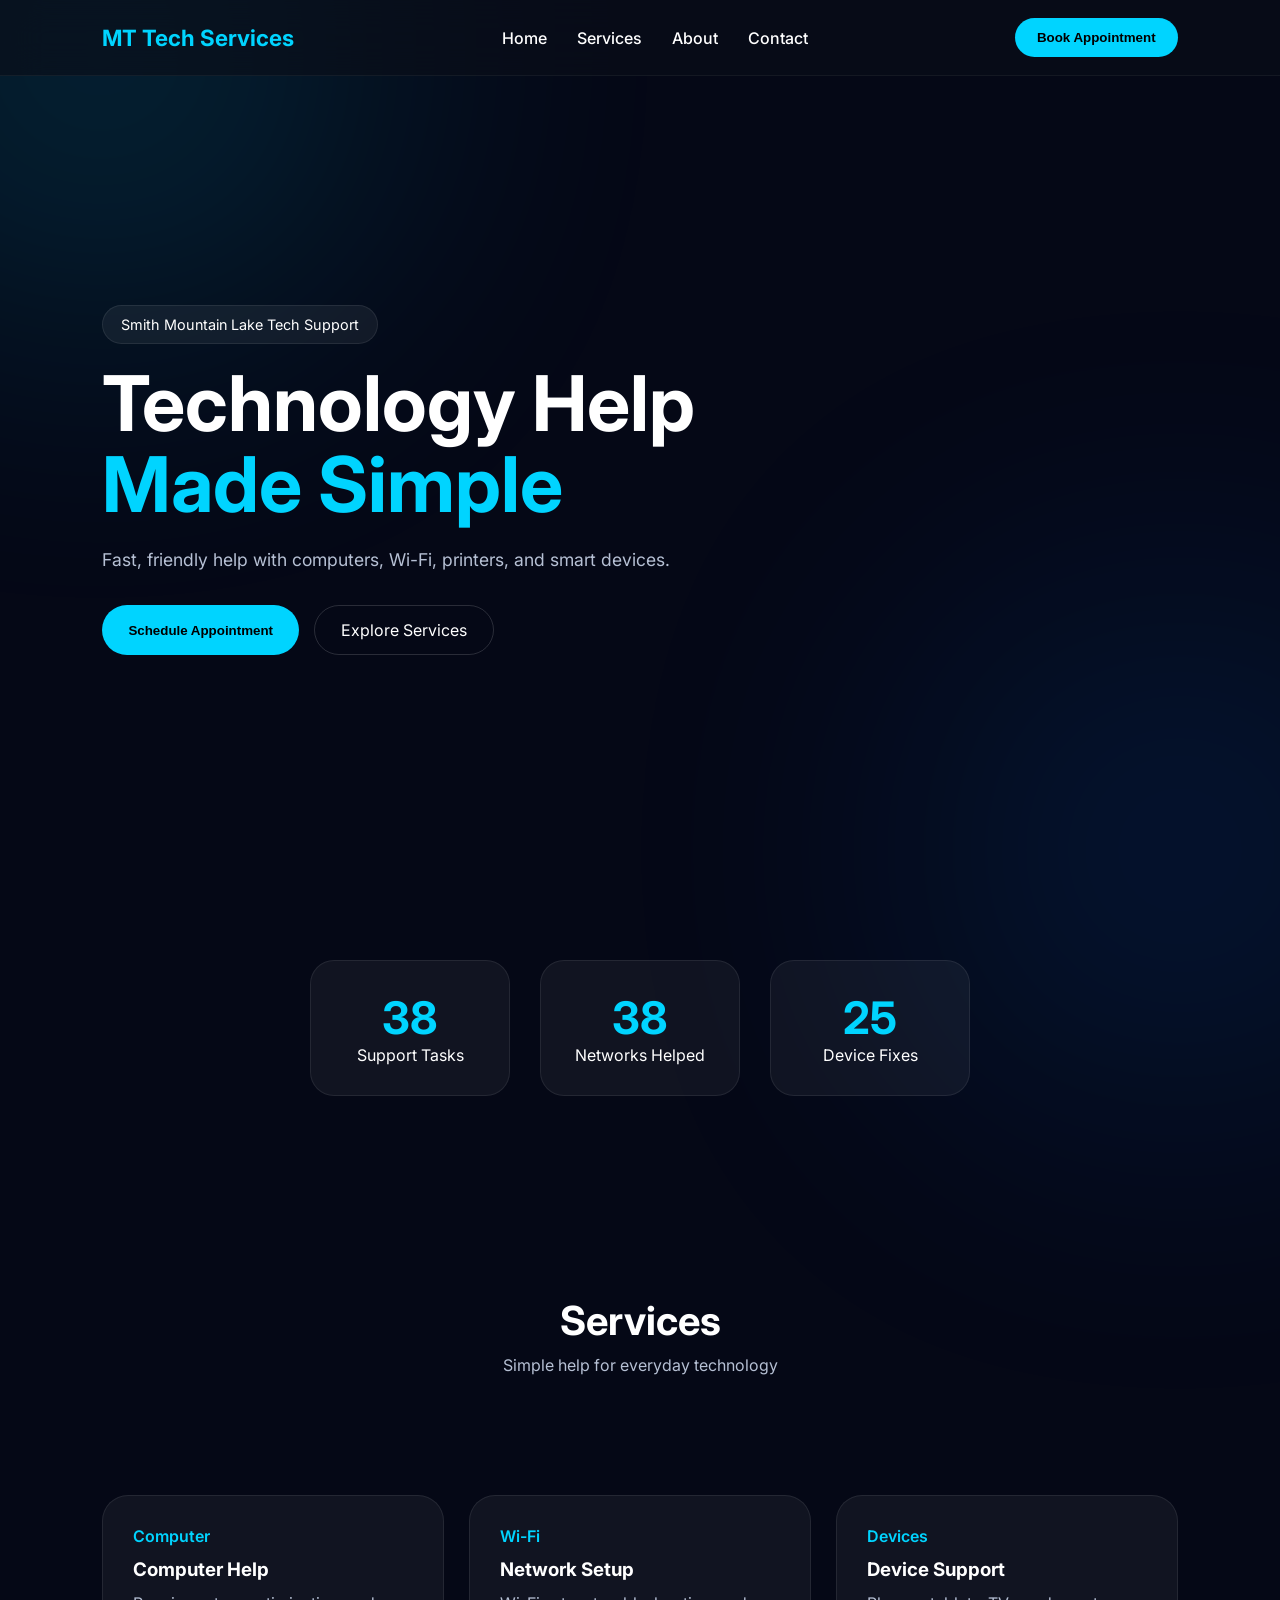
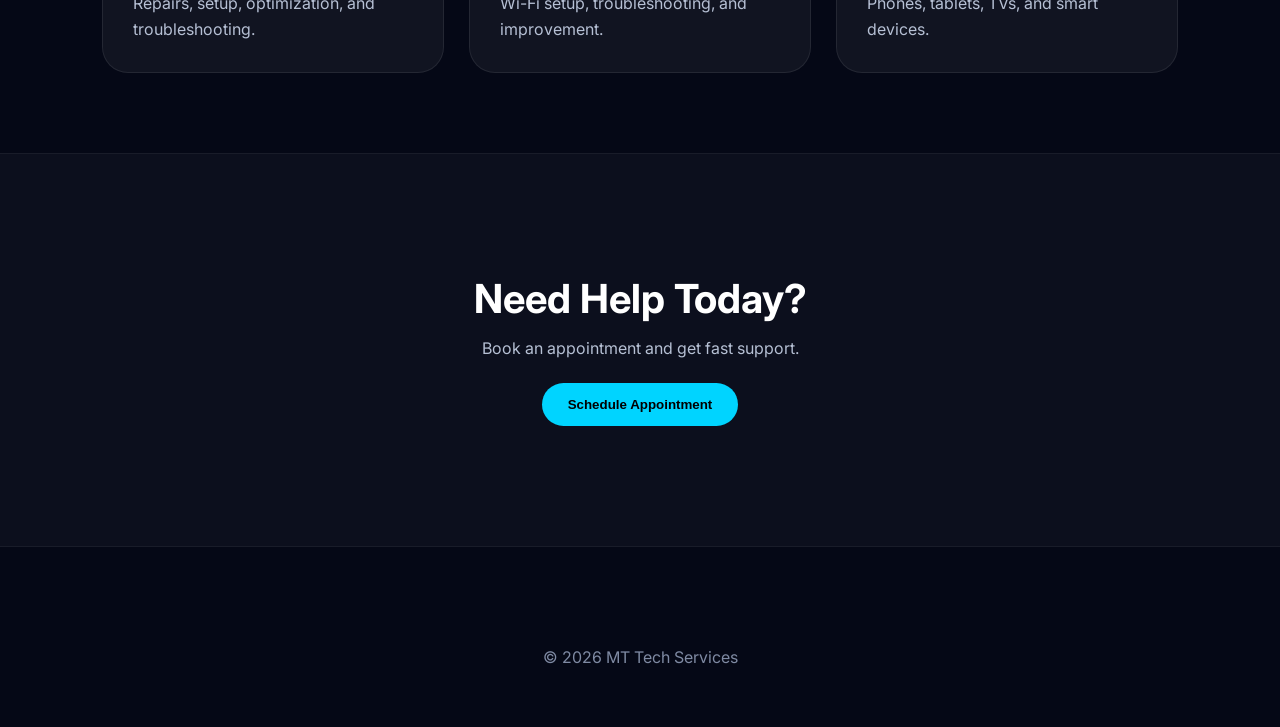
==== index.html @ 303133fb "Update index.html" ====
<!DOCTYPE html>
<html lang="en">
<head>
<meta charset="UTF-8">
<meta name="viewport" content="width=device-width, initial-scale=1.0">

<title>MT Tech Services</title>

<link rel="preconnect" href="https://fonts.googleapis.com">
<link rel="preconnect" href="https://fonts.gstatic.com" crossorigin>
<link href="https://fonts.googleapis.com/css2?family=Inter:wght@300;400;500;600;700;800&display=swap" rel="stylesheet">

<link rel="stylesheet" href="style.css">
</head>

<body>

<!-- BACKGROUND -->
<div class="background-glow glow-1"></div>
<div class="background-glow glow-2"></div>

<!-- NAV -->
<nav class="navbar">

    <div class="logo">MT Tech Services</div>

    <ul class="nav-links">
        <li><a href="index.html">Home</a></li>
        <li><a href="services.html">Services</a></li>
        <li><a href="about.html">About</a></li>
        <li><a href="contact.html">Contact</a></li>
    </ul>

    <button class="book-btn" data-cal-link="mt-tech-services-appointment">
        Book Appointment
    </button>

</nav>

<!-- HERO -->
<header class="hero">

    <div class="hero-content">

        <div class="hero-badge">Smith Mountain Lake Tech Support</div>

        <h1>
            Technology Help <span>Made Simple</span>
        </h1>

        <p class="hero-description">
            Fast, friendly help with computers, Wi-Fi, printers, and smart devices.
        </p>

        <div class="hero-buttons">
            <button class="primary-btn" data-cal-link="mt-tech-services-appointment">
                Schedule Appointment
            </button>

            <a href="services.html" class="secondary-btn">
                Explore Services
            </a>
        </div>

    </div>

</header>

<!-- STATS -->
<section class="stats">

    <div class="stat-card">
        <h2 class="counter" data-target="100">0</h2>
        <p>Support Tasks</p>
    </div>

    <div class="stat-card">
        <h2 class="counter" data-target="50">0</h2>
        <p>Networks Helped</p>
    </div>

    <div class="stat-card">
        <h2 class="counter" data-target="25">0</h2>
        <p>Device Fixes</p>
    </div>

</section>

<!-- SERVICES PREVIEW -->
<section class="section-title">
    <h2>Services</h2>
    <p>Simple help for everyday technology</p>
</section>

<section class="services-grid">

    <div class="service-card">
        <div class="service-icon">Computer</div>
        <h3>Computer Help</h3>
        <p>Repairs, setup, optimization, and troubleshooting.</p>
    </div>

    <div class="service-card">
        <div class="service-icon">Wi-Fi</div>
        <h3>Network Setup</h3>
        <p>Wi-Fi setup, troubleshooting, and improvement.</p>
    </div>

    <div class="service-card">
        <div class="service-icon">Devices</div>
        <h3>Device Support</h3>
        <p>Phones, tablets, TVs, and smart devices.</p>
    </div>

</section>

<!-- CTA -->
<section class="cta">

    <h2>Need Help Today?</h2>
    <p>Book an appointment and get fast support.</p>

    <button class="primary-btn" data-cal-link="mt-tech-services-appointment">
        Schedule Appointment
    </button>

</section>

<!-- FOOTER -->
<footer>

    <div class="footer-bottom">
        © 2026 MT Tech Services
    </div>

</footer>

<script src="script.js"></script>
<script src="https://app.cal.com/embed/embed.js"></script>

</body>
</html>
---- style.css ----
/* ==========================
   MT TECH SERVICES
   Clean Modern Tech Theme
========================== */

/* RESET */
*{
    margin:0;
    padding:0;
    box-sizing:border-box;
}

html{
    scroll-behavior:smooth;
}

body{
    font-family:'Inter',sans-serif;
    background:#050816;
    color:white;
    overflow-x:hidden;
}

/* ==========================
   BACKGROUND EFFECTS
========================== */

.background-glow{
    position:fixed;
    border-radius:50%;
    filter:blur(150px);
    z-index:-1;
}

.glow-1{
    width:500px;
    height:500px;
    background:#00cfff;
    top:-200px;
    left:-150px;
    opacity:.18;
}

.glow-2{
    width:500px;
    height:500px;
    background:#0077ff;
    bottom:-200px;
    right:-150px;
    opacity:.15;
}

/* ==========================
   NAVBAR
========================== */

.navbar{
    position:fixed;
    top:0;
    width:100%;
    z-index:999;
    display:flex;
    justify-content:space-between;
    align-items:center;
    padding:18px 8%;
    background:rgba(10,15,25,.65);
    backdrop-filter:blur(20px);
    border-bottom:1px solid rgba(255,255,255,.05);
}

.logo{
    font-size:1.4rem;
    font-weight:700;
    color:#00d4ff;
}

.nav-links{
    display:flex;
    gap:30px;
    list-style:none;
}

.nav-links a{
    color:white;
    text-decoration:none;
    transition:.25s;
    font-weight:500;
}

.nav-links a:hover{
    color:#00d4ff;
}

.book-btn{
    background:#00d4ff;
    color:#000;
    border:none;
    padding:12px 22px;
    border-radius:999px;
    font-weight:600;
    cursor:pointer;
    transition:.25s;
}

.book-btn:hover{
    transform:translateY(-2px);
    box-shadow:0 0 25px rgba(0,212,255,.4);
}

/* ==========================
   HERO
========================== */

.hero{
    min-height:100vh;
    display:flex;
    align-items:center;
    justify-content:space-between;
    padding:140px 8% 80px;
    gap:60px;
}

.hero-content{
    max-width:650px;
}

.hero-badge{
    display:inline-block;
    padding:10px 18px;
    border-radius:999px;
    background:rgba(255,255,255,.06);
    border:1px solid rgba(255,255,255,.08);
    margin-bottom:20px;
    font-size:.9rem;
}

.hero h1{
    font-size:4.8rem;
    line-height:1.05;
    margin-bottom:20px;
}

.hero h1 span{
    color:#00d4ff;
}

.hero-description{
    color:#b6c0d4;
    font-size:1.1rem;
    line-height:1.7;
    margin-bottom:30px;
}

.hero-buttons{
    display:flex;
    gap:15px;
}

.primary-btn{
    background:#00d4ff;
    color:#000;
    border:none;
    padding:14px 26px;
    border-radius:999px;
    font-weight:700;
    cursor:pointer;
    transition:.25s;
}

.primary-btn:hover{
    transform:translateY(-2px);
}

.secondary-btn{
    text-decoration:none;
    color:white;
    border:1px solid rgba(255,255,255,.15);
    padding:14px 26px;
    border-radius:999px;
    transition:.25s;
}

.secondary-btn:hover{
    background:rgba(255,255,255,.06);
}

/* ==========================
   HERO VISUAL
========================== */

.glass-panel{
    width:380px;
    padding:30px;
    border-radius:28px;
    background:rgba(255,255,255,.06);
    backdrop-filter:blur(20px);
    border:1px solid rgba(255,255,255,.08);
    animation:float 6s ease-in-out infinite;
}

.panel-header{
    color:#00d4ff;
    margin-bottom:20px;
    font-weight:600;
}

.panel-line{
    height:12px;
    margin-bottom:12px;
    border-radius:999px;
    background:rgba(255,255,255,.08);
}

.status{
    margin-top:15px;
    color:#00ff88;
}

/* FLOAT */
@keyframes float{
    0%,100%{transform:translateY(0);}
    50%{transform:translateY(-12px);}
}

/* ==========================
   STATS
========================== */

.stats{
    display:flex;
    justify-content:center;
    gap:30px;
    padding:60px 8% 120px;
    flex-wrap:wrap;
}

.stat-card{
    background:rgba(255,255,255,.05);
    border:1px solid rgba(255,255,255,.08);
    border-radius:24px;
    padding:30px;
    min-width:200px;
    text-align:center;
    transition:.25s;
}

.stat-card:hover{
    transform:translateY(-6px);
}

.counter{
    font-size:2.8rem;
    color:#00d4ff;
}

/* ==========================
   SECTION TITLE
========================== */

.section-title{
    text-align:center;
    padding:80px 8% 40px;
}

.section-title h2{
    font-size:2.5rem;
    margin-bottom:10px;
}

.section-title p{
    color:#b6c0d4;
}

/* ==========================
   SERVICES
========================== */

.services-grid{
    padding:80px 8%;
    display:grid;
    grid-template-columns:repeat(auto-fit,minmax(260px,1fr));
    gap:25px;
}

.service-card{
    background:rgba(255,255,255,.05);
    border:1px solid rgba(255,255,255,.08);
    border-radius:26px;
    padding:30px;
    transition:.25s;
}

.service-card:hover{
    transform:translateY(-8px);
    box-shadow:0 0 30px rgba(0,212,255,.12);
}

.service-icon{
    color:#00d4ff;
    margin-bottom:12px;
    font-weight:600;
}

.service-card h3{
    margin-bottom:10px;
}

.service-card p{
    color:#b6c0d4;
    line-height:1.6;
}

/* ==========================
   SHOWCASE
========================== */

.showcase{
    display:flex;
    justify-content:space-between;
    align-items:center;
    padding:120px 8%;
    gap:60px;
}

.showcase-content{
    max-width:600px;
}

.feature-list{
    margin-top:20px;
    display:grid;
    gap:10px;
    color:#b6c0d4;
}

/* ==========================
   CTA
========================== */

.cta{
    text-align:center;
    padding:120px 8%;
    background:rgba(255,255,255,.03);
    border-top:1px solid rgba(255,255,255,.05);
    border-bottom:1px solid rgba(255,255,255,.05);
}

.cta h2{
    font-size:2.5rem;
    margin-bottom:15px;
}

.cta p{
    color:#b6c0d4;
    margin-bottom:25px;
}

/* ==========================
   FOOTER
========================== */

footer{
    padding:60px 8%;
    color:#7f8aa3;
}

.footer-content{
    display:flex;
    justify-content:space-between;
    gap:40px;
    flex-wrap:wrap;
}

.footer-column h3{
    margin-bottom:10px;
    color:white;
}

.footer-column a{
    display:block;
    color:#7f8aa3;
    text-decoration:none;
    margin-bottom:6px;
}

.footer-column a:hover{
    color:#00d4ff;
}

.footer-bottom{
    text-align:center;
    margin-top:40px;
}

/* ==========================
   PARTICLES
========================== */

.particles span{
    position:fixed;
    width:6px;
    height:6px;
    background:#00d4ff;
    border-radius:50%;
    opacity:.25;
    animation:rise 12s linear infinite;
    z-index:-1;
}

@keyframes rise{
    from{transform:translateY(100vh);}
    to{transform:translateY(-10vh);}
}

/* ==========================
   RESPONSIVE
========================== */

@media(max-width:1000px){

    .hero{
        flex-direction:column;
        text-align:center;
    }

    .hero h1{
        font-size:3.2rem;
    }

    .hero-buttons{
        justify-content:center;
    }

    .nav-links{
        display:none;
    }

    .showcase{
        flex-direction:column;
        text-align:center;
    }
}
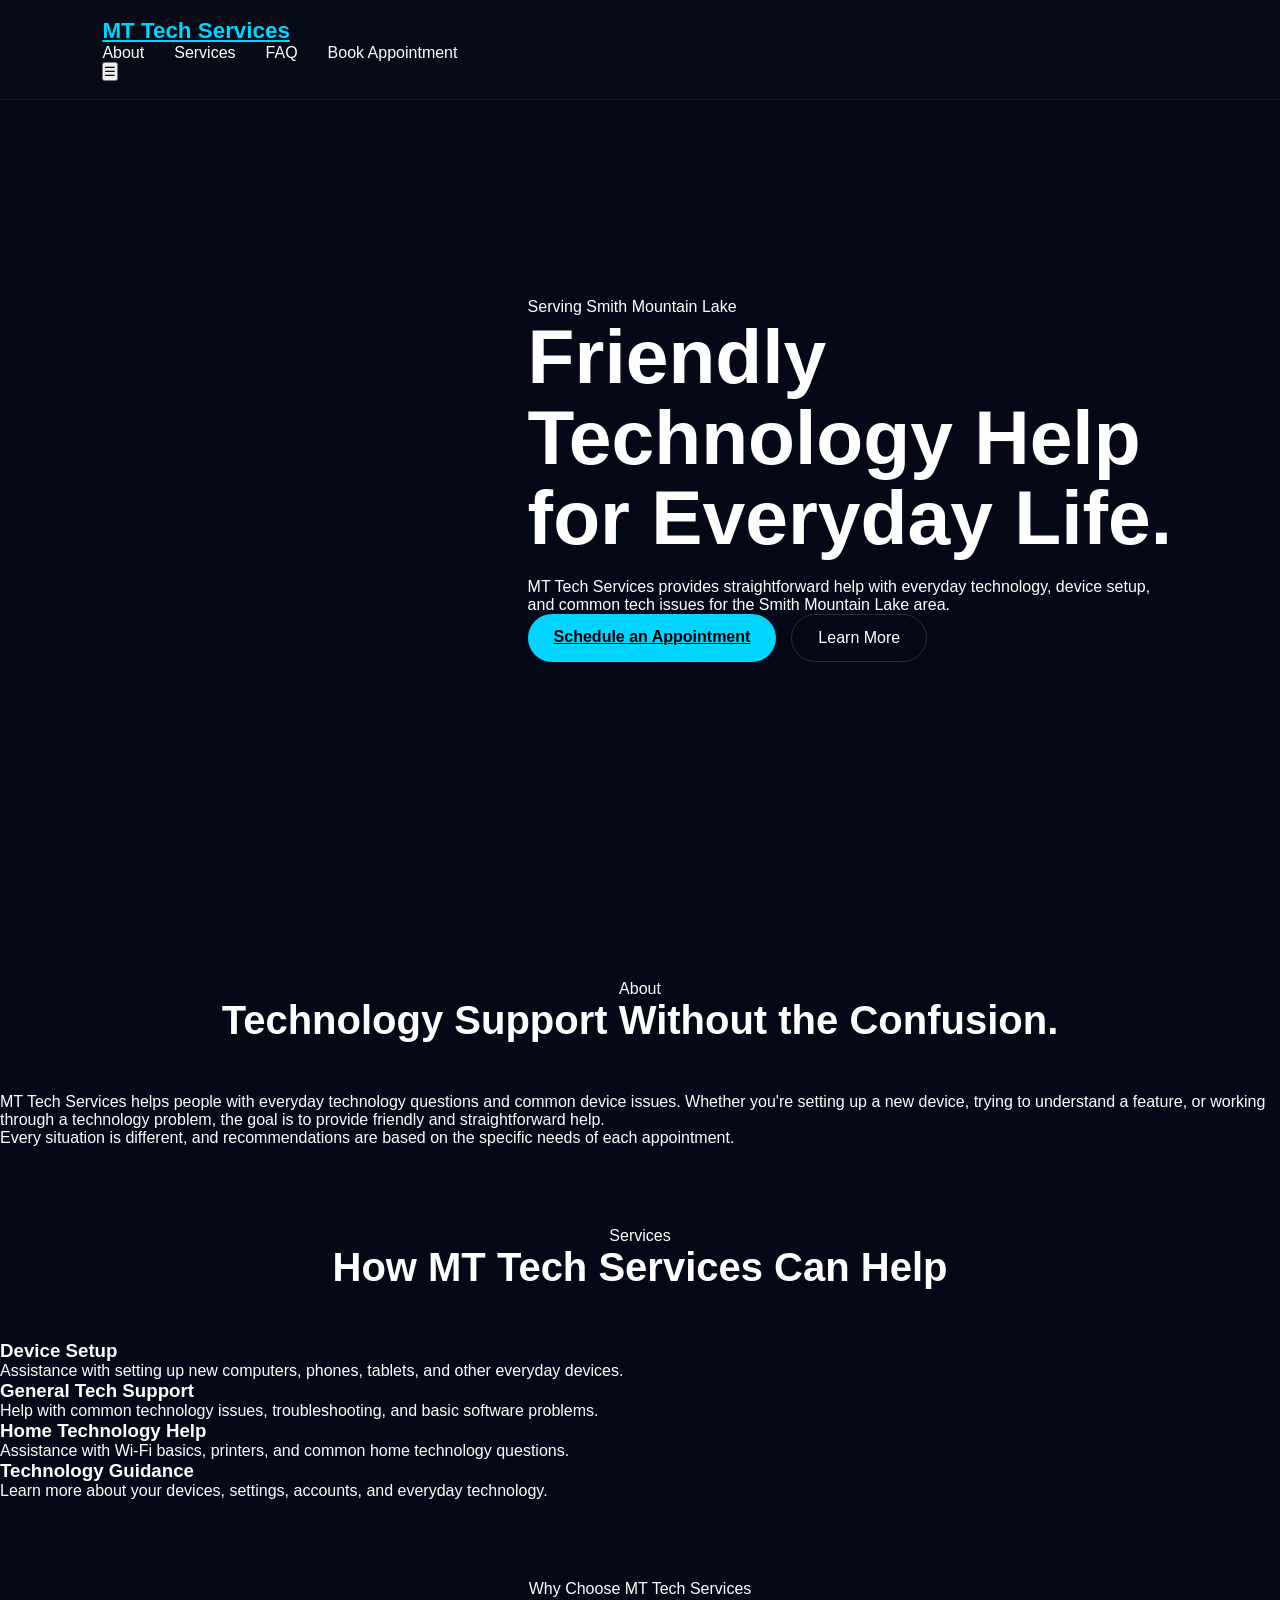
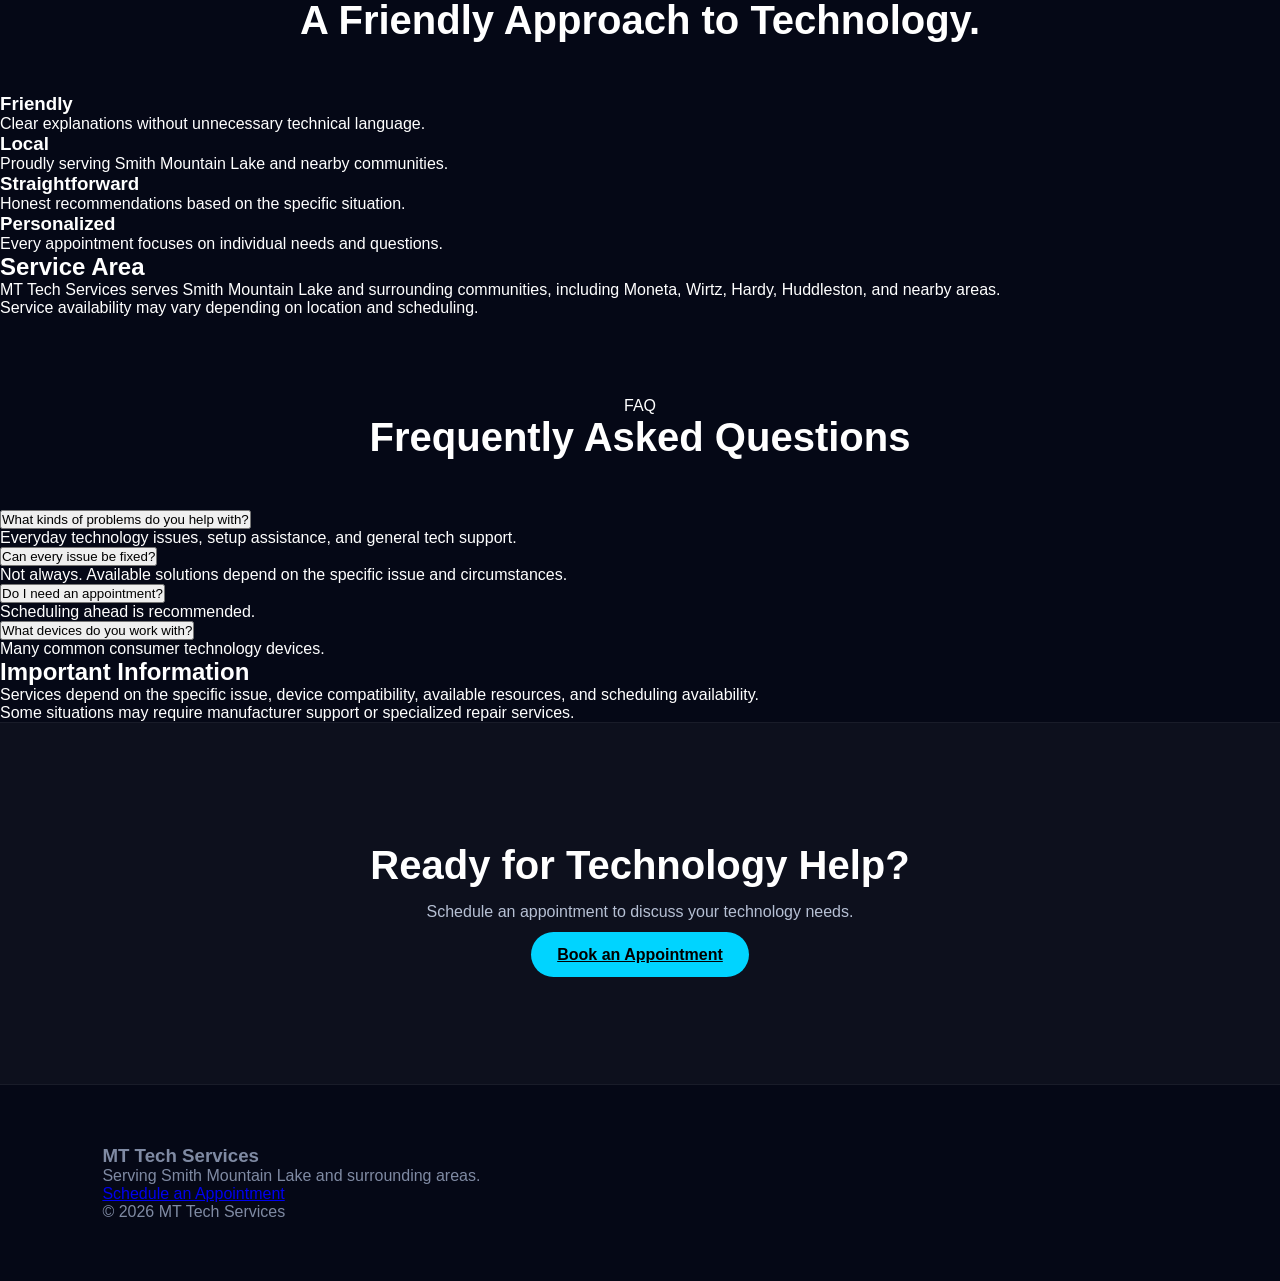
==== commit 1b1116f2: "Update index.html" ====
--- a/index.html
+++ b/index.html
@@ -1,142 +1,392 @@
 <!DOCTYPE html>
 <html lang="en">
 <head>
-<meta charset="UTF-8">
-<meta name="viewport" content="width=device-width, initial-scale=1.0">
-
-<title>MT Tech Services</title>
-
-<link rel="preconnect" href="https://fonts.googleapis.com">
-<link rel="preconnect" href="https://fonts.gstatic.com" crossorigin>
-<link href="https://fonts.googleapis.com/css2?family=Inter:wght@300;400;500;600;700;800&display=swap" rel="stylesheet">
-
-<link rel="stylesheet" href="style.css">
+    <meta charset="UTF-8">
+    <meta name="viewport" content="width=device-width, initial-scale=1.0">
+    <title>MT Tech Services | Smith Mountain Lake Tech Support</title>
+
+    <meta name="description" content="Friendly technology help for Smith Mountain Lake and surrounding areas. Device setup, general tech support, and everyday technology assistance.">
+
+    <link rel="stylesheet" href="style.css">
 </head>
-
 <body>
 
-<!-- BACKGROUND -->
-<div class="background-glow glow-1"></div>
-<div class="background-glow glow-2"></div>
-
-<!-- NAV -->
-<nav class="navbar">
-
-    <div class="logo">MT Tech Services</div>
-
-    <ul class="nav-links">
-        <li><a href="index.html">Home</a></li>
-        <li><a href="services.html">Services</a></li>
-        <li><a href="about.html">About</a></li>
-        <li><a href="contact.html">Contact</a></li>
-    </ul>
-
-    <button class="book-btn" data-cal-link="mt-tech-services-appointment">
-        Book Appointment
-    </button>
-
-</nav>
-
-<!-- HERO -->
-<header class="hero">
-
-    <div class="hero-content">
-
-        <div class="hero-badge">Smith Mountain Lake Tech Support</div>
+<!-- Navigation -->
+
+<header class="navbar">
+    <div class="container nav-container">
+
+        <a href="index.html" class="logo">
+            MT Tech Services
+        </a>
+
+        <nav>
+            <ul class="nav-links">
+                <li><a href="#about">About</a></li>
+                <li><a href="#services">Services</a></li>
+                <li><a href="#faq">FAQ</a></li>
+                <li>
+                    <a href="booking.html" class="nav-button">
+                        Book Appointment
+                    </a>
+                </li>
+            </ul>
+
+            <button class="menu-toggle">
+                ☰
+            </button>
+        </nav>
+
+    </div>
+</header>
+
+<!-- Hero -->
+
+<section class="hero">
+
+    <div class="hero-background"></div>
+
+    <div class="container hero-content">
+
+        <span class="hero-tag">
+            Serving Smith Mountain Lake
+        </span>
 
         <h1>
-            Technology Help <span>Made Simple</span>
+            Friendly Technology Help for Everyday Life.
         </h1>
 
-        <p class="hero-description">
-            Fast, friendly help with computers, Wi-Fi, printers, and smart devices.
+        <p>
+            MT Tech Services provides straightforward help with everyday technology,
+            device setup, and common tech issues for the Smith Mountain Lake area.
         </p>
 
         <div class="hero-buttons">
-            <button class="primary-btn" data-cal-link="mt-tech-services-appointment">
-                Schedule Appointment
-            </button>
-
-            <a href="services.html" class="secondary-btn">
-                Explore Services
+
+            <a href="booking.html" class="primary-btn">
+                Schedule an Appointment
             </a>
-        </div>
-
-    </div>
-
-</header>
-
-<!-- STATS -->
-<section class="stats">
-
-    <div class="stat-card">
-        <h2 class="counter" data-target="100">0</h2>
-        <p>Support Tasks</p>
-    </div>
-
-    <div class="stat-card">
-        <h2 class="counter" data-target="50">0</h2>
-        <p>Networks Helped</p>
-    </div>
-
-    <div class="stat-card">
-        <h2 class="counter" data-target="25">0</h2>
-        <p>Device Fixes</p>
-    </div>
-
-</section>
-
-<!-- SERVICES PREVIEW -->
-<section class="section-title">
-    <h2>Services</h2>
-    <p>Simple help for everyday technology</p>
-</section>
-
-<section class="services-grid">
-
-    <div class="service-card">
-        <div class="service-icon">Computer</div>
-        <h3>Computer Help</h3>
-        <p>Repairs, setup, optimization, and troubleshooting.</p>
-    </div>
-
-    <div class="service-card">
-        <div class="service-icon">Wi-Fi</div>
-        <h3>Network Setup</h3>
-        <p>Wi-Fi setup, troubleshooting, and improvement.</p>
-    </div>
-
-    <div class="service-card">
-        <div class="service-icon">Devices</div>
-        <h3>Device Support</h3>
-        <p>Phones, tablets, TVs, and smart devices.</p>
+
+            <a href="#about" class="secondary-btn">
+                Learn More
+            </a>
+
+        </div>
+
+    </div>
+
+</section>
+
+<!-- About -->
+
+<section id="about">
+
+    <div class="container">
+
+        <div class="section-title">
+
+            <span>About</span>
+
+            <h2>
+                Technology Support Without the Confusion.
+            </h2>
+
+        </div>
+
+        <div class="glass-card">
+
+            <p>
+                MT Tech Services helps people with everyday technology questions
+                and common device issues. Whether you're setting up a new device,
+                trying to understand a feature, or working through a technology
+                problem, the goal is to provide friendly and straightforward help.
+            </p>
+
+            <p>
+                Every situation is different, and recommendations are based on
+                the specific needs of each appointment.
+            </p>
+
+        </div>
+
+    </div>
+
+</section>
+
+<!-- Services -->
+
+<section id="services">
+
+    <div class="container">
+
+        <div class="section-title">
+
+            <span>Services</span>
+
+            <h2>
+                How MT Tech Services Can Help
+            </h2>
+
+        </div>
+
+        <div class="card-grid">
+
+            <div class="glass-card">
+                <h3>Device Setup</h3>
+
+                <p>
+                    Assistance with setting up new computers,
+                    phones, tablets, and other everyday devices.
+                </p>
+            </div>
+
+            <div class="glass-card">
+                <h3>General Tech Support</h3>
+
+                <p>
+                    Help with common technology issues,
+                    troubleshooting, and basic software problems.
+                </p>
+            </div>
+
+            <div class="glass-card">
+                <h3>Home Technology Help</h3>
+
+                <p>
+                    Assistance with Wi-Fi basics,
+                    printers, and common home technology questions.
+                </p>
+            </div>
+
+            <div class="glass-card">
+                <h3>Technology Guidance</h3>
+
+                <p>
+                    Learn more about your devices,
+                    settings, accounts, and everyday technology.
+                </p>
+            </div>
+
+        </div>
+
+    </div>
+
+</section>
+
+<!-- Why Choose -->
+
+<section>
+
+    <div class="container">
+
+        <div class="section-title">
+
+            <span>Why Choose MT Tech Services</span>
+
+            <h2>
+                A Friendly Approach to Technology.
+            </h2>
+
+        </div>
+
+        <div class="card-grid">
+
+            <div class="glass-card">
+                <h3>Friendly</h3>
+                <p>
+                    Clear explanations without unnecessary technical language.
+                </p>
+            </div>
+
+            <div class="glass-card">
+                <h3>Local</h3>
+                <p>
+                    Proudly serving Smith Mountain Lake
+                    and nearby communities.
+                </p>
+            </div>
+
+            <div class="glass-card">
+                <h3>Straightforward</h3>
+                <p>
+                    Honest recommendations based on the specific situation.
+                </p>
+            </div>
+
+            <div class="glass-card">
+                <h3>Personalized</h3>
+                <p>
+                    Every appointment focuses on individual needs and questions.
+                </p>
+            </div>
+
+        </div>
+
+    </div>
+
+</section>
+
+<!-- Service Area -->
+
+<section>
+
+    <div class="container">
+
+        <div class="glass-card">
+
+            <h2>Service Area</h2>
+
+            <p>
+                MT Tech Services serves Smith Mountain Lake and surrounding
+                communities, including Moneta, Wirtz, Hardy, Huddleston,
+                and nearby areas.
+            </p>
+
+            <p>
+                Service availability may vary depending on location
+                and scheduling.
+            </p>
+
+        </div>
+
+    </div>
+
+</section>
+
+<!-- FAQ -->
+
+<section id="faq">
+
+    <div class="container">
+
+        <div class="section-title">
+
+            <span>FAQ</span>
+
+            <h2>
+                Frequently Asked Questions
+            </h2>
+
+        </div>
+
+        <div class="faq">
+
+            <div class="faq-item">
+                <button>What kinds of problems do you help with?</button>
+                <div>
+                    Everyday technology issues, setup assistance,
+                    and general tech support.
+                </div>
+            </div>
+
+            <div class="faq-item">
+                <button>Can every issue be fixed?</button>
+                <div>
+                    Not always. Available solutions depend on the
+                    specific issue and circumstances.
+                </div>
+            </div>
+
+            <div class="faq-item">
+                <button>Do I need an appointment?</button>
+                <div>
+                    Scheduling ahead is recommended.
+                </div>
+            </div>
+
+            <div class="faq-item">
+                <button>What devices do you work with?</button>
+                <div>
+                    Many common consumer technology devices.
+                </div>
+            </div>
+
+        </div>
+
+    </div>
+
+</section>
+
+<!-- Disclaimer -->
+
+<section>
+
+    <div class="container">
+
+        <div class="glass-card disclaimer">
+
+            <h2>Important Information</h2>
+
+            <p>
+                Services depend on the specific issue,
+                device compatibility, available resources,
+                and scheduling availability.
+            </p>
+
+            <p>
+                Some situations may require manufacturer support
+                or specialized repair services.
+            </p>
+
+        </div>
+
     </div>
 
 </section>
 
 <!-- CTA -->
+
 <section class="cta">
 
-    <h2>Need Help Today?</h2>
-    <p>Book an appointment and get fast support.</p>
-
-    <button class="primary-btn" data-cal-link="mt-tech-services-appointment">
-        Schedule Appointment
-    </button>
-
-</section>
-
-<!-- FOOTER -->
+    <div class="container">
+
+        <div class="glass-card">
+
+            <h2>
+                Ready for Technology Help?
+            </h2>
+
+            <p>
+                Schedule an appointment to discuss your technology needs.
+            </p>
+
+            <a href="booking.html" class="primary-btn">
+                Book an Appointment
+            </a>
+
+        </div>
+
+    </div>
+
+</section>
+
+<!-- Footer -->
+
 <footer>
 
-    <div class="footer-bottom">
-        © 2026 MT Tech Services
+    <div class="container">
+
+        <h3>
+            MT Tech Services
+        </h3>
+
+        <p>
+            Serving Smith Mountain Lake and surrounding areas.
+        </p>
+
+        <a href="booking.html">
+            Schedule an Appointment
+        </a>
+
+        <p class="copyright">
+            © 2026 MT Tech Services
+        </p>
+
     </div>
 
 </footer>
 
 <script src="script.js"></script>
-<script src="https://app.cal.com/embed/embed.js"></script>
 
 </body>
 </html>
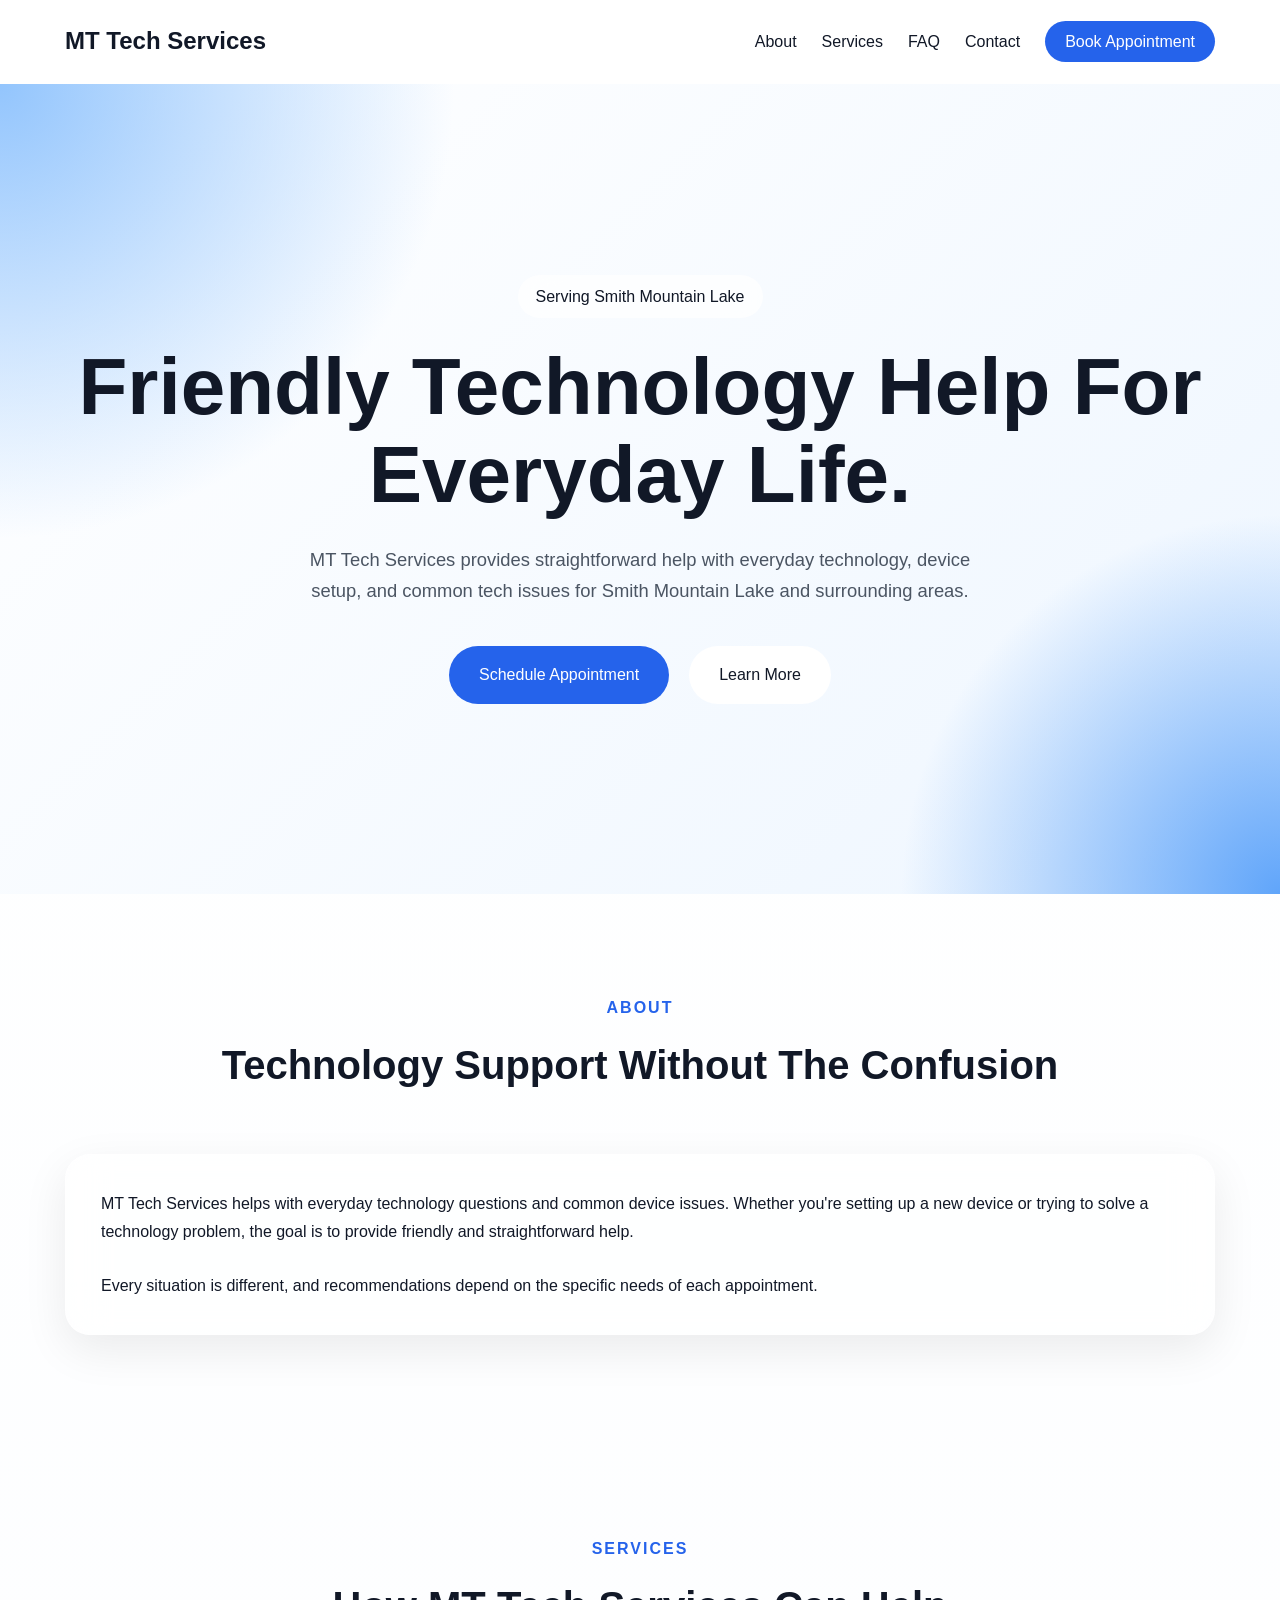
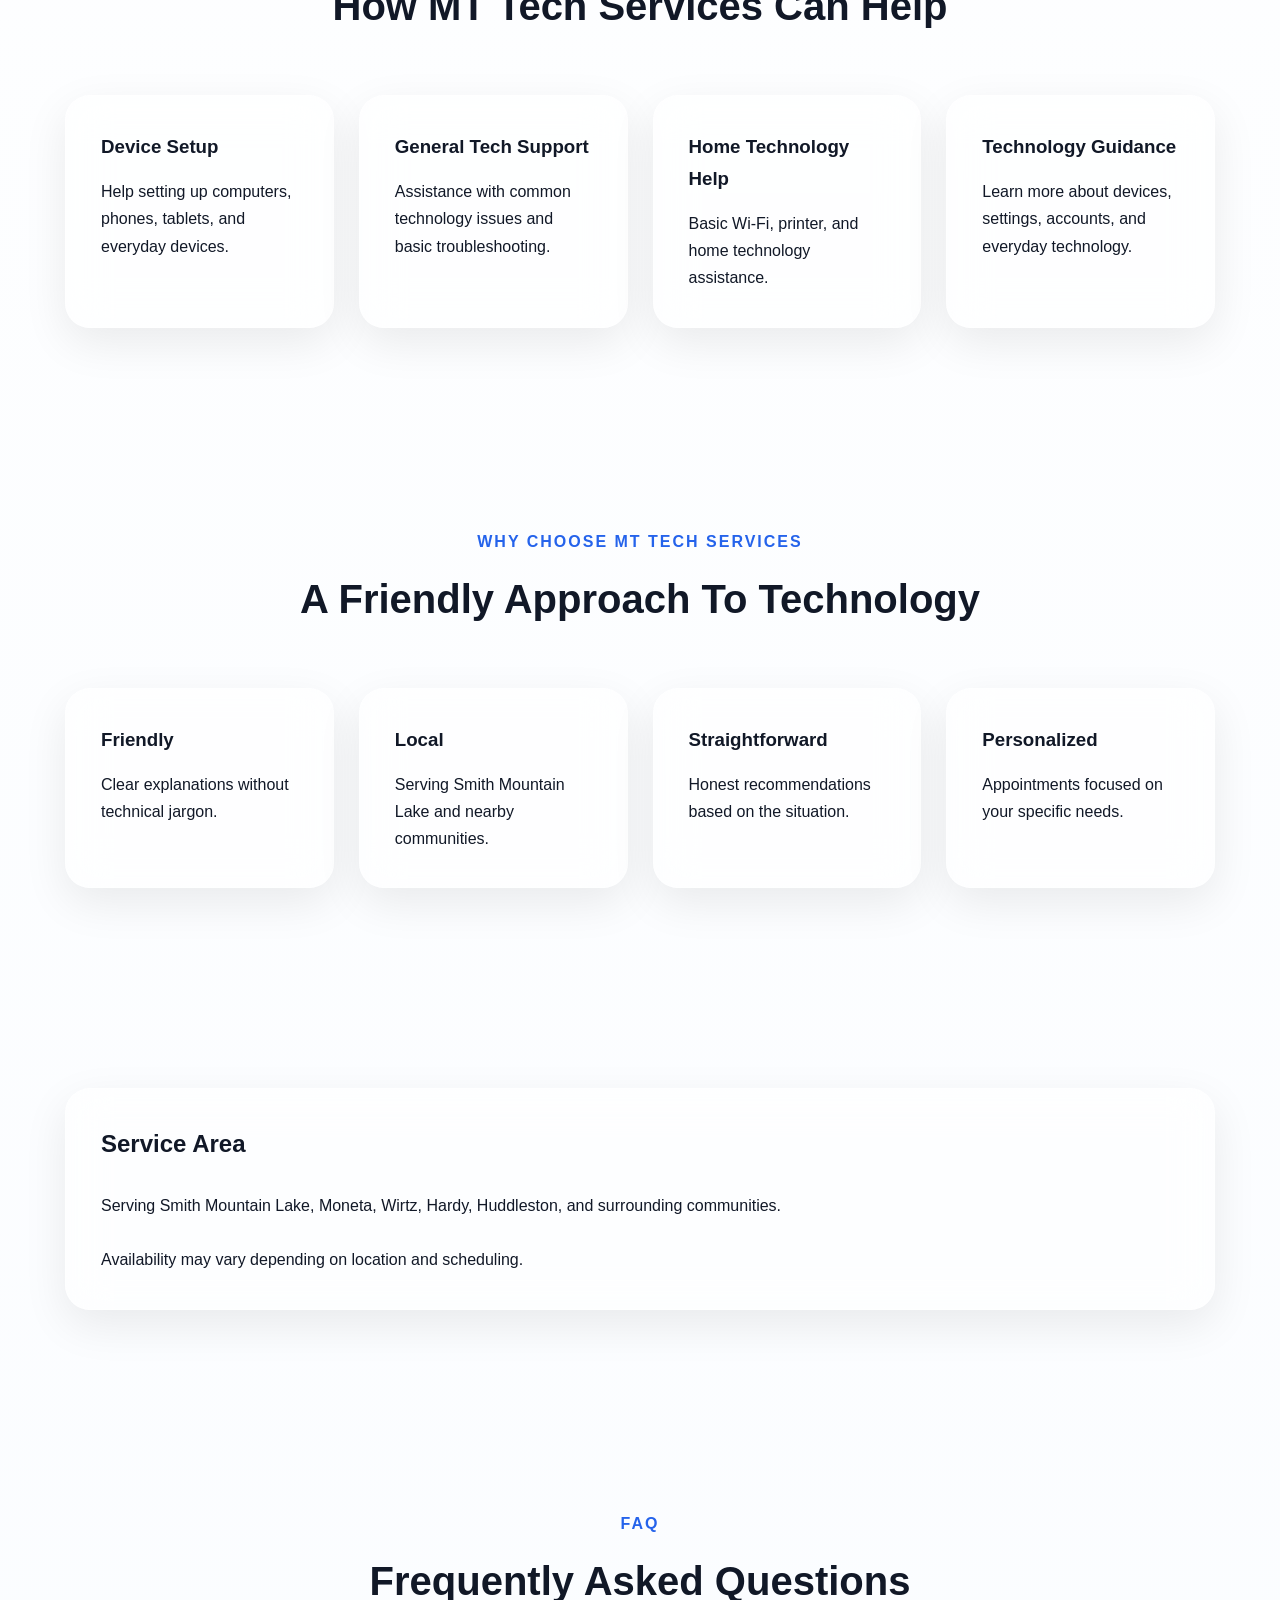
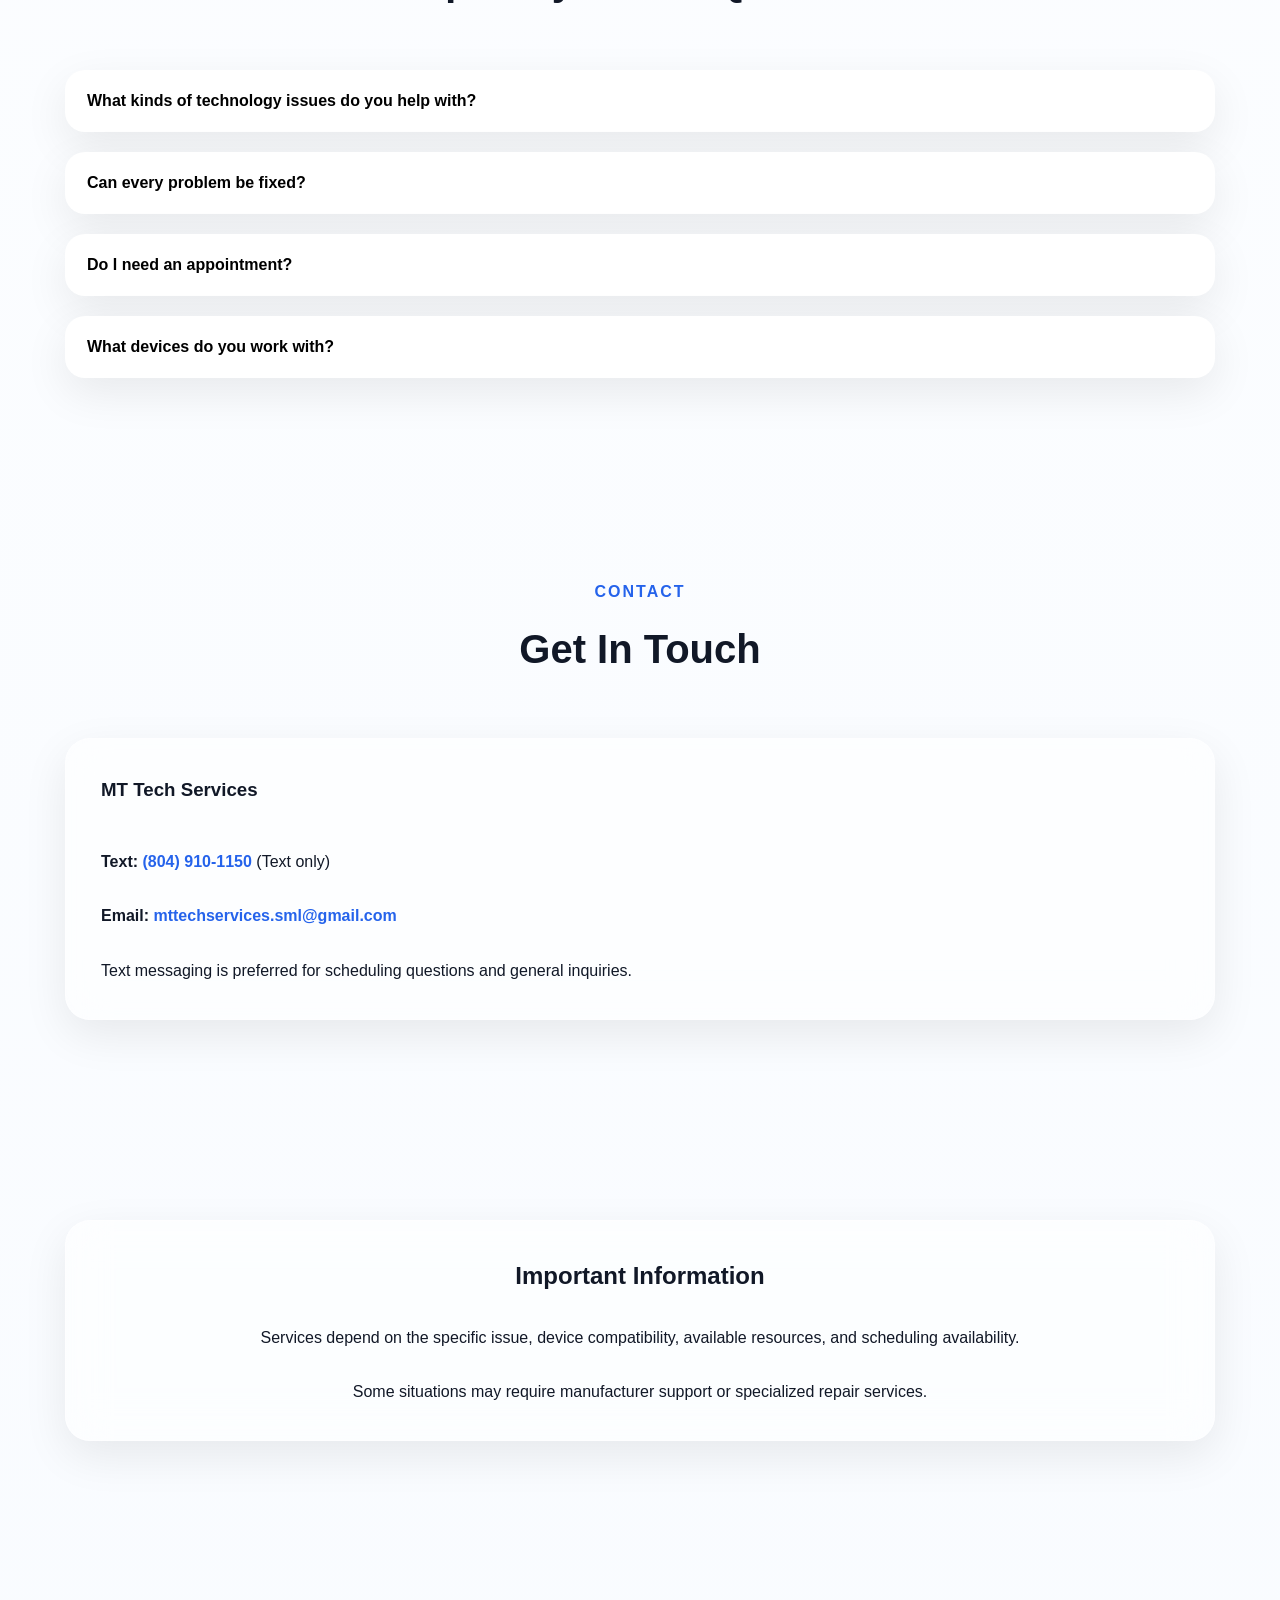
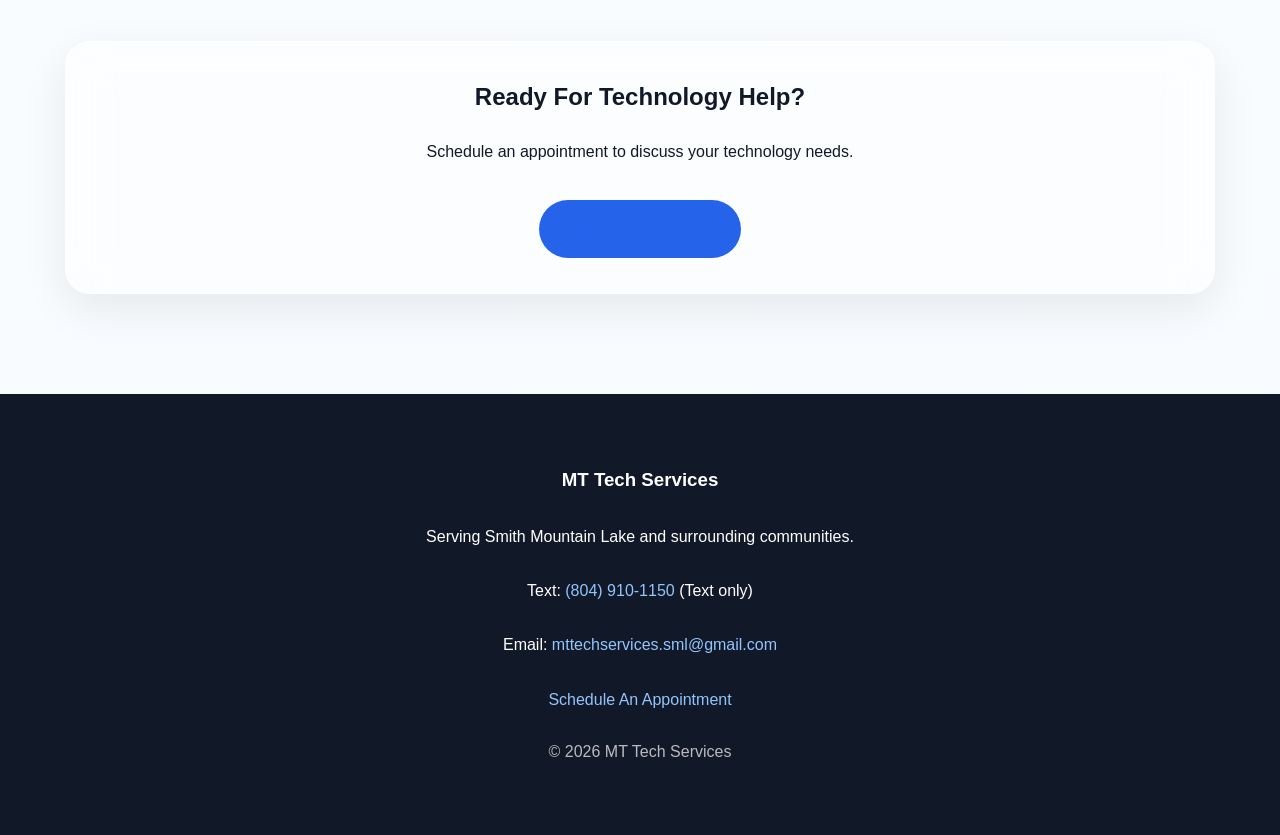
==== commit 657bd04c: "Update index.html" ====
--- a/index.html
+++ b/index.html
@@ -1,392 +1,712 @@
 <!DOCTYPE html>
 <html lang="en">
+
 <head>
-    <meta charset="UTF-8">
-    <meta name="viewport" content="width=device-width, initial-scale=1.0">
-    <title>MT Tech Services | Smith Mountain Lake Tech Support</title>
-
-    <meta name="description" content="Friendly technology help for Smith Mountain Lake and surrounding areas. Device setup, general tech support, and everyday technology assistance.">
-
-    <link rel="stylesheet" href="style.css">
+
+<meta charset="UTF-8">
+<meta name="viewport" content="width=device-width, initial-scale=1.0">
+
+<title>MT Tech Services | Smith Mountain Lake Tech Support</title>
+
+<meta name="description"
+content="Friendly technology help for Smith Mountain Lake and surrounding communities.">
+
+<link rel="stylesheet" href="style.css">
+
 </head>
+
 <body>
 
-<!-- Navigation -->
-
 <header class="navbar">
-    <div class="container nav-container">
-
-        <a href="index.html" class="logo">
-            MT Tech Services
-        </a>
-
-        <nav>
-            <ul class="nav-links">
-                <li><a href="#about">About</a></li>
-                <li><a href="#services">Services</a></li>
-                <li><a href="#faq">FAQ</a></li>
-                <li>
-                    <a href="booking.html" class="nav-button">
-                        Book Appointment
-                    </a>
-                </li>
-            </ul>
-
-            <button class="menu-toggle">
-                ☰
-            </button>
-        </nav>
-
-    </div>
+
+<div class="container nav-container">
+
+<a href="index.html" class="logo">
+MT Tech Services
+</a>
+
+<nav>
+
+<ul class="nav-links">
+
+<li><a href="#about">About</a></li>
+<li><a href="#services">Services</a></li>
+<li><a href="#faq">FAQ</a></li>
+<li><a href="#contact">Contact</a></li>
+
+<li>
+<a href="booking.html" class="nav-button">
+Book Appointment
+</a>
+</li>
+
+</ul>
+
+<button class="menu-toggle">
+☰
+</button>
+
+</nav>
+
+</div>
+
 </header>
 
-<!-- Hero -->
-
 <section class="hero">
 
-    <div class="hero-background"></div>
-
-    <div class="container hero-content">
-
-        <span class="hero-tag">
-            Serving Smith Mountain Lake
-        </span>
-
-        <h1>
-            Friendly Technology Help for Everyday Life.
-        </h1>
-
-        <p>
-            MT Tech Services provides straightforward help with everyday technology,
-            device setup, and common tech issues for the Smith Mountain Lake area.
-        </p>
-
-        <div class="hero-buttons">
-
-            <a href="booking.html" class="primary-btn">
-                Schedule an Appointment
-            </a>
-
-            <a href="#about" class="secondary-btn">
-                Learn More
-            </a>
-
-        </div>
-
-    </div>
-
-</section>
-
-<!-- About -->
+<div class="hero-background"></div>
+
+<div class="container hero-content">
+
+<span class="hero-tag">
+
+Serving Smith Mountain Lake
+
+</span>
+
+<h1>
+
+Friendly Technology Help For Everyday Life.
+
+</h1>
+
+<p>
+
+MT Tech Services provides straightforward help with
+everyday technology, device setup, and common tech
+issues for Smith Mountain Lake and surrounding areas.
+
+</p>
+
+<div class="hero-buttons">
+
+<a href="booking.html"
+class="primary-btn">
+
+Schedule Appointment
+
+</a>
+
+<a href="#about"
+class="secondary-btn">
+
+Learn More
+
+</a>
+
+</div>
+
+</div>
+
+</section>
 
 <section id="about">
 
-    <div class="container">
-
-        <div class="section-title">
-
-            <span>About</span>
-
-            <h2>
-                Technology Support Without the Confusion.
-            </h2>
-
-        </div>
-
-        <div class="glass-card">
-
-            <p>
-                MT Tech Services helps people with everyday technology questions
-                and common device issues. Whether you're setting up a new device,
-                trying to understand a feature, or working through a technology
-                problem, the goal is to provide friendly and straightforward help.
-            </p>
-
-            <p>
-                Every situation is different, and recommendations are based on
-                the specific needs of each appointment.
-            </p>
-
-        </div>
-
-    </div>
-
-</section>
-
-<!-- Services -->
+<div class="container">
+
+<div class="section-title">
+
+<span>
+
+About
+
+</span>
+
+<h2>
+
+Technology Support Without The Confusion
+
+</h2>
+
+</div>
+
+<div class="glass-card">
+
+<p>
+
+MT Tech Services helps with everyday technology
+questions and common device issues. Whether
+you're setting up a new device or trying to
+solve a technology problem, the goal is to
+provide friendly and straightforward help.
+
+</p>
+
+<br>
+
+<p>
+
+Every situation is different, and recommendations
+depend on the specific needs of each appointment.
+
+</p>
+
+</div>
+
+</div>
+
+</section>
 
 <section id="services">
 
-    <div class="container">
-
-        <div class="section-title">
-
-            <span>Services</span>
-
-            <h2>
-                How MT Tech Services Can Help
-            </h2>
-
-        </div>
-
-        <div class="card-grid">
-
-            <div class="glass-card">
-                <h3>Device Setup</h3>
-
-                <p>
-                    Assistance with setting up new computers,
-                    phones, tablets, and other everyday devices.
-                </p>
-            </div>
-
-            <div class="glass-card">
-                <h3>General Tech Support</h3>
-
-                <p>
-                    Help with common technology issues,
-                    troubleshooting, and basic software problems.
-                </p>
-            </div>
-
-            <div class="glass-card">
-                <h3>Home Technology Help</h3>
-
-                <p>
-                    Assistance with Wi-Fi basics,
-                    printers, and common home technology questions.
-                </p>
-            </div>
-
-            <div class="glass-card">
-                <h3>Technology Guidance</h3>
-
-                <p>
-                    Learn more about your devices,
-                    settings, accounts, and everyday technology.
-                </p>
-            </div>
-
-        </div>
-
-    </div>
-
-</section>
-
-<!-- Why Choose -->
+<div class="container">
+
+<div class="section-title">
+
+<span>
+
+Services
+
+</span>
+
+<h2>
+
+How MT Tech Services Can Help
+
+</h2>
+
+</div>
+
+<div class="card-grid">
+
+<div class="glass-card">
+
+<h3>
+
+Device Setup
+
+</h3>
+
+<p>
+
+Help setting up computers,
+phones, tablets,
+and everyday devices.
+
+</p>
+
+</div>
+
+<div class="glass-card">
+
+<h3>
+
+General Tech Support
+
+</h3>
+
+<p>
+
+Assistance with common
+technology issues and
+basic troubleshooting.
+
+</p>
+
+</div>
+
+<div class="glass-card">
+
+<h3>
+
+Home Technology Help
+
+</h3>
+
+<p>
+
+Basic Wi-Fi,
+printer,
+and home technology
+assistance.
+
+</p>
+
+</div>
+
+<div class="glass-card">
+
+<h3>
+
+Technology Guidance
+
+</h3>
+
+<p>
+
+Learn more about
+devices,
+settings,
+accounts,
+and everyday technology.
+
+</p>
+
+</div>
+
+</div>
+
+</div>
+
+</section>
 
 <section>
 
-    <div class="container">
-
-        <div class="section-title">
-
-            <span>Why Choose MT Tech Services</span>
-
-            <h2>
-                A Friendly Approach to Technology.
-            </h2>
-
-        </div>
-
-        <div class="card-grid">
-
-            <div class="glass-card">
-                <h3>Friendly</h3>
-                <p>
-                    Clear explanations without unnecessary technical language.
-                </p>
-            </div>
-
-            <div class="glass-card">
-                <h3>Local</h3>
-                <p>
-                    Proudly serving Smith Mountain Lake
-                    and nearby communities.
-                </p>
-            </div>
-
-            <div class="glass-card">
-                <h3>Straightforward</h3>
-                <p>
-                    Honest recommendations based on the specific situation.
-                </p>
-            </div>
-
-            <div class="glass-card">
-                <h3>Personalized</h3>
-                <p>
-                    Every appointment focuses on individual needs and questions.
-                </p>
-            </div>
-
-        </div>
-
-    </div>
-
-</section>
-
-<!-- Service Area -->
+<div class="container">
+
+<div class="section-title">
+
+<span>
+
+Why Choose MT Tech Services
+
+</span>
+
+<h2>
+
+A Friendly Approach To Technology
+
+</h2>
+
+</div>
+
+<div class="card-grid">
+
+<div class="glass-card">
+
+<h3>
+
+Friendly
+
+</h3>
+
+<p>
+
+Clear explanations without
+technical jargon.
+
+</p>
+
+</div>
+
+<div class="glass-card">
+
+<h3>
+
+Local
+
+</h3>
+
+<p>
+
+Serving Smith Mountain Lake
+and nearby communities.
+
+</p>
+
+</div>
+
+<div class="glass-card">
+
+<h3>
+
+Straightforward
+
+</h3>
+
+<p>
+
+Honest recommendations
+based on the situation.
+
+</p>
+
+</div>
+
+<div class="glass-card">
+
+<h3>
+
+Personalized
+
+</h3>
+
+<p>
+
+Appointments focused
+on your specific needs.
+
+</p>
+
+</div>
+
+</div>
+
+</div>
+
+</section>
 
 <section>
 
-    <div class="container">
-
-        <div class="glass-card">
-
-            <h2>Service Area</h2>
-
-            <p>
-                MT Tech Services serves Smith Mountain Lake and surrounding
-                communities, including Moneta, Wirtz, Hardy, Huddleston,
-                and nearby areas.
-            </p>
-
-            <p>
-                Service availability may vary depending on location
-                and scheduling.
-            </p>
-
-        </div>
-
-    </div>
-
-</section>
-
-<!-- FAQ -->
+<div class="container">
+
+<div class="glass-card">
+
+<h2>
+
+Service Area
+
+</h2>
+
+<br>
+
+<p>
+
+Serving Smith Mountain Lake,
+Moneta,
+Wirtz,
+Hardy,
+Huddleston,
+and surrounding communities.
+
+</p>
+
+<br>
+
+<p>
+
+Availability may vary
+depending on location
+and scheduling.
+
+</p>
+
+</div>
+
+</div>
+
+</section>
 
 <section id="faq">
 
-    <div class="container">
-
-        <div class="section-title">
-
-            <span>FAQ</span>
-
-            <h2>
-                Frequently Asked Questions
-            </h2>
-
-        </div>
-
-        <div class="faq">
-
-            <div class="faq-item">
-                <button>What kinds of problems do you help with?</button>
-                <div>
-                    Everyday technology issues, setup assistance,
-                    and general tech support.
-                </div>
-            </div>
-
-            <div class="faq-item">
-                <button>Can every issue be fixed?</button>
-                <div>
-                    Not always. Available solutions depend on the
-                    specific issue and circumstances.
-                </div>
-            </div>
-
-            <div class="faq-item">
-                <button>Do I need an appointment?</button>
-                <div>
-                    Scheduling ahead is recommended.
-                </div>
-            </div>
-
-            <div class="faq-item">
-                <button>What devices do you work with?</button>
-                <div>
-                    Many common consumer technology devices.
-                </div>
-            </div>
-
-        </div>
-
-    </div>
-
-</section>
-
-<!-- Disclaimer -->
+<div class="container">
+
+<div class="section-title">
+
+<span>
+
+FAQ
+
+</span>
+
+<h2>
+
+Frequently Asked Questions
+
+</h2>
+
+</div>
+
+<div class="faq">
+
+<div class="faq-item">
+
+<button>
+
+What kinds of technology issues do you help with?
+
+</button>
+
+<div>
+
+MT Tech Services helps with
+everyday technology questions,
+device setup,
+and general tech support.
+
+</div>
+
+</div>
+
+<div class="faq-item">
+
+<button>
+
+Can every problem be fixed?
+
+</button>
+
+<div>
+
+Solutions depend on the
+specific issue and circumstances.
+Some situations may require
+specialized services.
+
+</div>
+
+</div>
+
+<div class="faq-item">
+
+<button>
+
+Do I need an appointment?
+
+</button>
+
+<div>
+
+Scheduling ahead is recommended.
+
+</div>
+
+</div>
+
+<div class="faq-item">
+
+<button>
+
+What devices do you work with?
+
+</button>
+
+<div>
+
+Many common consumer devices
+and everyday technology products.
+
+</div>
+
+</div>
+
+</div>
+
+</div>
+
+</section>
+
+<section id="contact">
+
+<div class="container">
+
+<div class="section-title">
+
+<span>
+
+Contact
+
+</span>
+
+<h2>
+
+Get In Touch
+
+</h2>
+
+</div>
+
+<div class="glass-card">
+
+<h3>
+
+MT Tech Services
+
+</h3>
+
+<br>
+
+<p>
+
+<strong>
+
+Text:
+
+</strong>
+
+<a href="sms:18049101150">
+
+(804) 910-1150
+
+</a>
+
+(Text only)
+
+</p>
+
+<br>
+
+<p>
+
+<strong>
+
+Email:
+
+</strong>
+
+<a href="mailto:mttechservices.sml@gmail.com">
+
+mttechservices.sml@gmail.com
+
+</a>
+
+</p>
+
+<br>
+
+<p>
+
+Text messaging is preferred
+for scheduling questions
+and general inquiries.
+
+</p>
+
+</div>
+
+</div>
+
+</section>
 
 <section>
 
-    <div class="container">
-
-        <div class="glass-card disclaimer">
-
-            <h2>Important Information</h2>
-
-            <p>
-                Services depend on the specific issue,
-                device compatibility, available resources,
-                and scheduling availability.
-            </p>
-
-            <p>
-                Some situations may require manufacturer support
-                or specialized repair services.
-            </p>
-
-        </div>
-
-    </div>
-
-</section>
-
-<!-- CTA -->
+<div class="container">
+
+<div class="glass-card disclaimer">
+
+<h2>
+
+Important Information
+
+</h2>
+
+<br>
+
+<p>
+
+Services depend on the
+specific issue,
+device compatibility,
+available resources,
+and scheduling availability.
+
+</p>
+
+<br>
+
+<p>
+
+Some situations may require
+manufacturer support or
+specialized repair services.
+
+</p>
+
+</div>
+
+</div>
+
+</section>
 
 <section class="cta">
 
-    <div class="container">
-
-        <div class="glass-card">
-
-            <h2>
-                Ready for Technology Help?
-            </h2>
-
-            <p>
-                Schedule an appointment to discuss your technology needs.
-            </p>
-
-            <a href="booking.html" class="primary-btn">
-                Book an Appointment
-            </a>
-
-        </div>
-
-    </div>
-
-</section>
-
-<!-- Footer -->
+<div class="container">
+
+<div class="glass-card">
+
+<h2>
+
+Ready For Technology Help?
+
+</h2>
+
+<p>
+
+Schedule an appointment
+to discuss your technology needs.
+
+</p>
+
+<a href="booking.html"
+class="primary-btn">
+
+Book Appointment
+
+</a>
+
+</div>
+
+</div>
+
+</section>
 
 <footer>
 
-    <div class="container">
-
-        <h3>
-            MT Tech Services
-        </h3>
-
-        <p>
-            Serving Smith Mountain Lake and surrounding areas.
-        </p>
-
-        <a href="booking.html">
-            Schedule an Appointment
-        </a>
-
-        <p class="copyright">
-            © 2026 MT Tech Services
-        </p>
-
-    </div>
+<div class="container">
+
+<h3>
+
+MT Tech Services
+
+</h3>
+
+<br>
+
+<p>
+
+Serving Smith Mountain Lake
+and surrounding communities.
+
+</p>
+
+<br>
+
+<p>
+
+Text:
+<a href="sms:18049101150">
+
+(804) 910-1150
+
+</a>
+
+(Text only)
+
+</p>
+
+<br>
+
+<p>
+
+Email:
+<a href="mailto:mttechservices.sml@gmail.com">
+
+mttechservices.sml@gmail.com
+
+</a>
+
+</p>
+
+<br>
+
+<a href="booking.html">
+
+Schedule An Appointment
+
+</a>
+
+<p class="copyright">
+
+© 2026 MT Tech Services
+
+</p>
+
+</div>
 
 </footer>
 
 <script src="script.js"></script>
 
 </body>
+
 </html>
--- a/style.css
+++ b/style.css
@@ -1,442 +1,699 @@
 /* ==========================
    MT TECH SERVICES
-   Clean Modern Tech Theme
+   FINAL STYLE.CSS
 ========================== */
 
-/* RESET */
+:root{
+
+--primary:#2563eb;
+--primary2:#60a5fa;
+
+--dark:#111827;
+--text:#4b5563;
+
+--white:#ffffff;
+
+--glass:rgba(255,255,255,.55);
+
+--shadow:
+0 15px 45px rgba(0,0,0,.08);
+
+}
+
 *{
-    margin:0;
-    padding:0;
-    box-sizing:border-box;
+margin:0;
+padding:0;
+box-sizing:border-box;
 }
 
 html{
-    scroll-behavior:smooth;
+scroll-behavior:smooth;
 }
 
 body{
-    font-family:'Inter',sans-serif;
-    background:#050816;
-    color:white;
-    overflow-x:hidden;
-}
-
-/* ==========================
-   BACKGROUND EFFECTS
-========================== */
-
-.background-glow{
-    position:fixed;
-    border-radius:50%;
-    filter:blur(150px);
-    z-index:-1;
-}
-
-.glow-1{
-    width:500px;
-    height:500px;
-    background:#00cfff;
-    top:-200px;
-    left:-150px;
-    opacity:.18;
-}
-
-.glow-2{
-    width:500px;
-    height:500px;
-    background:#0077ff;
-    bottom:-200px;
-    right:-150px;
-    opacity:.15;
-}
-
-/* ==========================
-   NAVBAR
-========================== */
+
+font-family:
+-apple-system,
+BlinkMacSystemFont,
+"Segoe UI",
+Roboto,
+sans-serif;
+
+background:
+linear-gradient(
+180deg,
+#ffffff,
+#f8fbff
+);
+
+color:var(--dark);
+
+line-height:1.7;
+
+overflow-x:hidden;
+
+}
+
+/* SCROLLBAR */
+
+::-webkit-scrollbar{
+width:10px;
+}
+
+::-webkit-scrollbar-thumb{
+background:#cbd5e1;
+border-radius:20px;
+}
+
+/* CONTAINER */
+
+.container{
+
+width:min(1150px,90%);
+
+margin:auto;
+
+}
+
+section{
+
+padding:100px 0;
+
+}
+
+/* NAVBAR */
 
 .navbar{
-    position:fixed;
-    top:0;
-    width:100%;
-    z-index:999;
-    display:flex;
-    justify-content:space-between;
-    align-items:center;
-    padding:18px 8%;
-    background:rgba(10,15,25,.65);
-    backdrop-filter:blur(20px);
-    border-bottom:1px solid rgba(255,255,255,.05);
+
+position:sticky;
+
+top:0;
+
+z-index:999;
+
+background:
+rgba(255,255,255,.8);
+
+backdrop-filter:blur(20px);
+
+border-bottom:
+1px solid rgba(255,255,255,.3);
+
+transition:.3s;
+
+}
+
+.nav-container{
+
+display:flex;
+
+justify-content:space-between;
+
+align-items:center;
+
+padding:18px 0;
+
 }
 
 .logo{
-    font-size:1.4rem;
-    font-weight:700;
-    color:#00d4ff;
+
+text-decoration:none;
+
+font-size:1.5rem;
+
+font-weight:700;
+
+color:var(--dark);
+
 }
 
 .nav-links{
-    display:flex;
-    gap:30px;
-    list-style:none;
+
+display:flex;
+
+list-style:none;
+
+gap:25px;
+
+align-items:center;
+
 }
 
 .nav-links a{
-    color:white;
-    text-decoration:none;
-    transition:.25s;
-    font-weight:500;
+
+text-decoration:none;
+
+color:var(--dark);
+
+transition:.3s;
+
 }
 
 .nav-links a:hover{
-    color:#00d4ff;
-}
-
-.book-btn{
-    background:#00d4ff;
-    color:#000;
-    border:none;
-    padding:12px 22px;
-    border-radius:999px;
-    font-weight:600;
-    cursor:pointer;
-    transition:.25s;
-}
-
-.book-btn:hover{
-    transform:translateY(-2px);
-    box-shadow:0 0 25px rgba(0,212,255,.4);
-}
-
-/* ==========================
-   HERO
-========================== */
+
+color:var(--primary);
+
+}
+
+.nav-button{
+
+background:var(--primary);
+
+padding:12px 20px;
+
+border-radius:50px;
+
+color:white !important;
+
+}
+
+.nav-button:hover{
+
+transform:translateY(-2px);
+
+box-shadow:
+0 10px 25px
+rgba(37,99,235,.25);
+
+}
+
+.menu-toggle{
+
+display:none;
+
+background:none;
+
+border:none;
+
+font-size:1.5rem;
+
+cursor:pointer;
+
+}
+
+/* HERO */
 
 .hero{
-    min-height:100vh;
-    display:flex;
-    align-items:center;
-    justify-content:space-between;
-    padding:140px 8% 80px;
-    gap:60px;
+
+min-height:90vh;
+
+display:flex;
+
+align-items:center;
+
+position:relative;
+
+overflow:hidden;
+
+}
+
+.hero-background{
+
+position:absolute;
+
+inset:0;
+
+background:
+
+radial-gradient(
+circle at top left,
+#93c5fd,
+transparent 30%
+),
+
+radial-gradient(
+circle at bottom right,
+#60a5fa,
+transparent 25%
+),
+
+linear-gradient(
+135deg,
+#ffffff,
+#eef6ff
+);
+
 }
 
 .hero-content{
-    max-width:650px;
-}
-
-.hero-badge{
-    display:inline-block;
-    padding:10px 18px;
-    border-radius:999px;
-    background:rgba(255,255,255,.06);
-    border:1px solid rgba(255,255,255,.08);
-    margin-bottom:20px;
-    font-size:.9rem;
+
+position:relative;
+
+z-index:2;
+
+text-align:center;
+
+}
+
+.hero-tag{
+
+display:inline-block;
+
+padding:8px 18px;
+
+border-radius:50px;
+
+background:
+rgba(255,255,255,.7);
+
+backdrop-filter:blur(20px);
+
+margin-bottom:25px;
+
 }
 
 .hero h1{
-    font-size:4.8rem;
-    line-height:1.05;
-    margin-bottom:20px;
-}
-
-.hero h1 span{
-    color:#00d4ff;
-}
-
-.hero-description{
-    color:#b6c0d4;
-    font-size:1.1rem;
-    line-height:1.7;
-    margin-bottom:30px;
+
+font-size:
+clamp(3rem,7vw,5rem);
+
+line-height:1.1;
+
+margin-bottom:25px;
+
+}
+
+.hero p{
+
+max-width:700px;
+
+margin:auto;
+
+color:var(--text);
+
+font-size:1.15rem;
+
 }
 
 .hero-buttons{
-    display:flex;
-    gap:15px;
+
+margin-top:40px;
+
+display:flex;
+
+justify-content:center;
+
+gap:20px;
+
+flex-wrap:wrap;
+
+}
+
+/* BUTTONS */
+
+.primary-btn,
+.secondary-btn{
+
+padding:15px 30px;
+
+border-radius:50px;
+
+text-decoration:none;
+
+transition:.3s;
+
+display:inline-block;
+
 }
 
 .primary-btn{
-    background:#00d4ff;
-    color:#000;
-    border:none;
-    padding:14px 26px;
-    border-radius:999px;
-    font-weight:700;
-    cursor:pointer;
-    transition:.25s;
+
+background:var(--primary);
+
+color:white;
+
 }
 
 .primary-btn:hover{
-    transform:translateY(-2px);
+
+transform:translateY(-3px);
+
+box-shadow:
+0 12px 30px
+rgba(37,99,235,.3);
+
 }
 
 .secondary-btn{
-    text-decoration:none;
-    color:white;
-    border:1px solid rgba(255,255,255,.15);
-    padding:14px 26px;
-    border-radius:999px;
-    transition:.25s;
+
+background:white;
+
+color:var(--dark);
+
 }
 
 .secondary-btn:hover{
-    background:rgba(255,255,255,.06);
-}
-
-/* ==========================
-   HERO VISUAL
-========================== */
-
-.glass-panel{
-    width:380px;
-    padding:30px;
-    border-radius:28px;
-    background:rgba(255,255,255,.06);
-    backdrop-filter:blur(20px);
-    border:1px solid rgba(255,255,255,.08);
-    animation:float 6s ease-in-out infinite;
-}
-
-.panel-header{
-    color:#00d4ff;
-    margin-bottom:20px;
-    font-weight:600;
-}
-
-.panel-line{
-    height:12px;
-    margin-bottom:12px;
-    border-radius:999px;
-    background:rgba(255,255,255,.08);
-}
-
-.status{
-    margin-top:15px;
-    color:#00ff88;
-}
-
-/* FLOAT */
-@keyframes float{
-    0%,100%{transform:translateY(0);}
-    50%{transform:translateY(-12px);}
-}
-
-/* ==========================
-   STATS
-========================== */
-
-.stats{
-    display:flex;
-    justify-content:center;
-    gap:30px;
-    padding:60px 8% 120px;
-    flex-wrap:wrap;
-}
-
-.stat-card{
-    background:rgba(255,255,255,.05);
-    border:1px solid rgba(255,255,255,.08);
-    border-radius:24px;
-    padding:30px;
-    min-width:200px;
-    text-align:center;
-    transition:.25s;
-}
-
-.stat-card:hover{
-    transform:translateY(-6px);
-}
-
-.counter{
-    font-size:2.8rem;
-    color:#00d4ff;
-}
-
-/* ==========================
-   SECTION TITLE
-========================== */
+
+transform:translateY(-3px);
+
+}
+
+/* TITLES */
 
 .section-title{
-    text-align:center;
-    padding:80px 8% 40px;
+
+text-align:center;
+
+margin-bottom:55px;
+
+}
+
+.section-title span{
+
+color:var(--primary);
+
+font-weight:700;
+
+text-transform:uppercase;
+
+letter-spacing:2px;
+
 }
 
 .section-title h2{
-    font-size:2.5rem;
-    margin-bottom:10px;
-}
-
-.section-title p{
-    color:#b6c0d4;
-}
-
-/* ==========================
-   SERVICES
-========================== */
-
-.services-grid{
-    padding:80px 8%;
-    display:grid;
-    grid-template-columns:repeat(auto-fit,minmax(260px,1fr));
-    gap:25px;
-}
-
-.service-card{
-    background:rgba(255,255,255,.05);
-    border:1px solid rgba(255,255,255,.08);
-    border-radius:26px;
-    padding:30px;
-    transition:.25s;
-}
-
-.service-card:hover{
-    transform:translateY(-8px);
-    box-shadow:0 0 30px rgba(0,212,255,.12);
-}
-
-.service-icon{
-    color:#00d4ff;
-    margin-bottom:12px;
-    font-weight:600;
-}
-
-.service-card h3{
-    margin-bottom:10px;
-}
-
-.service-card p{
-    color:#b6c0d4;
-    line-height:1.6;
-}
-
-/* ==========================
-   SHOWCASE
-========================== */
-
-.showcase{
-    display:flex;
-    justify-content:space-between;
-    align-items:center;
-    padding:120px 8%;
-    gap:60px;
-}
-
-.showcase-content{
-    max-width:600px;
-}
-
-.feature-list{
-    margin-top:20px;
-    display:grid;
-    gap:10px;
-    color:#b6c0d4;
-}
-
-/* ==========================
-   CTA
-========================== */
+
+font-size:2.5rem;
+
+margin-top:10px;
+
+}
+
+/* GLASS */
+
+.glass-card{
+
+background:
+rgba(255,255,255,.55);
+
+backdrop-filter:blur(20px);
+
+border:
+1px solid rgba(255,255,255,.4);
+
+border-radius:25px;
+
+padding:35px;
+
+box-shadow:var(--shadow);
+
+transition:.35s;
+
+}
+
+.glass-card:hover{
+
+transform:
+translateY(-6px);
+
+}
+
+.glass-card h3{
+
+margin-bottom:15px;
+
+}
+
+.glass-card a{
+
+color:var(--primary);
+
+text-decoration:none;
+
+font-weight:600;
+
+}
+
+.glass-card a:hover{
+
+text-decoration:underline;
+
+}
+
+/* GRID */
+
+.card-grid{
+
+display:grid;
+
+grid-template-columns:
+repeat(
+auto-fit,
+minmax(250px,1fr)
+);
+
+gap:25px;
+
+}
+
+/* FAQ */
+
+.faq{
+
+display:flex;
+
+flex-direction:column;
+
+gap:20px;
+
+}
+
+.faq-item{
+
+background:white;
+
+border-radius:20px;
+
+overflow:hidden;
+
+box-shadow:var(--shadow);
+
+}
+
+.faq-item button{
+
+width:100%;
+
+border:none;
+
+background:none;
+
+padding:22px;
+
+text-align:left;
+
+cursor:pointer;
+
+font-size:1rem;
+
+font-weight:600;
+
+}
+
+.faq-item div{
+
+max-height:0;
+
+overflow:hidden;
+
+padding:0 22px;
+
+transition:
+max-height .3s ease,
+padding .3s ease;
+
+color:var(--text);
+
+}
+
+/* CTA */
 
 .cta{
-    text-align:center;
-    padding:120px 8%;
-    background:rgba(255,255,255,.03);
-    border-top:1px solid rgba(255,255,255,.05);
-    border-bottom:1px solid rgba(255,255,255,.05);
-}
-
-.cta h2{
-    font-size:2.5rem;
-    margin-bottom:15px;
+
+text-align:center;
+
 }
 
 .cta p{
-    color:#b6c0d4;
-    margin-bottom:25px;
-}
-
-/* ==========================
-   FOOTER
-========================== */
+
+margin:
+20px 0 35px;
+
+}
+
+/* DISCLAIMER */
+
+.disclaimer{
+
+text-align:center;
+
+}
+
+/* FOOTER */
 
 footer{
-    padding:60px 8%;
-    color:#7f8aa3;
-}
-
-.footer-content{
-    display:flex;
-    justify-content:space-between;
-    gap:40px;
-    flex-wrap:wrap;
-}
-
-.footer-column h3{
-    margin-bottom:10px;
-    color:white;
-}
-
-.footer-column a{
-    display:block;
-    color:#7f8aa3;
-    text-decoration:none;
-    margin-bottom:6px;
-}
-
-.footer-column a:hover{
-    color:#00d4ff;
-}
-
-.footer-bottom{
-    text-align:center;
-    margin-top:40px;
-}
-
-/* ==========================
-   PARTICLES
-========================== */
-
-.particles span{
-    position:fixed;
-    width:6px;
-    height:6px;
-    background:#00d4ff;
-    border-radius:50%;
-    opacity:.25;
-    animation:rise 12s linear infinite;
-    z-index:-1;
-}
-
-@keyframes rise{
-    from{transform:translateY(100vh);}
-    to{transform:translateY(-10vh);}
-}
-
-/* ==========================
-   RESPONSIVE
-========================== */
-
-@media(max-width:1000px){
-
-    .hero{
-        flex-direction:column;
-        text-align:center;
-    }
-
-    .hero h1{
-        font-size:3.2rem;
-    }
-
-    .hero-buttons{
-        justify-content:center;
-    }
-
-    .nav-links{
-        display:none;
-    }
-
-    .showcase{
-        flex-direction:column;
-        text-align:center;
-    }
-}
+
+background:#111827;
+
+color:white;
+
+text-align:center;
+
+padding:70px 20px;
+
+}
+
+footer a{
+
+color:#93c5fd;
+
+text-decoration:none;
+
+}
+
+footer a:hover{
+
+text-decoration:underline;
+
+}
+
+.copyright{
+
+margin-top:25px;
+
+opacity:.7;
+
+}
+
+/* LISTS */
+
+ul{
+
+padding-left:25px;
+
+}
+
+li{
+
+margin:10px 0;
+
+}
+
+/* IFRAMES */
+
+iframe{
+
+width:100%;
+
+border:none;
+
+border-radius:20px;
+
+}
+
+/* REVEAL */
+
+.glass-card,
+.hero-content,
+.section-title{
+
+opacity:0;
+
+transform:
+translateY(40px);
+
+}
+
+/* MOBILE */
+
+@media(max-width:768px){
+
+.nav-links{
+
+display:none;
+
+}
+
+.menu-toggle{
+
+display:block;
+
+}
+
+.hero{
+
+min-height:80vh;
+
+}
+
+.hero h1{
+
+font-size:2.8rem;
+
+}
+
+.hero-buttons{
+
+flex-direction:column;
+
+align-items:center;
+
+}
+
+.section-title h2{
+
+font-size:2rem;
+
+}
+
+section{
+
+padding:75px 0;
+
+}
+
+.glass-card{
+
+padding:25px;
+
+}
+
+.card-grid{
+
+grid-template-columns:1fr;
+
+}
+
+}
+
+/* SMALL PHONES */
+
+@media(max-width:480px){
+
+.hero h1{
+
+font-size:2.3rem;
+
+}
+
+.hero p{
+
+font-size:1rem;
+
+}
+
+.logo{
+
+font-size:1.2rem;
+
+}
+
+.primary-btn,
+.secondary-btn{
+
+width:100%;
+
+text-align:center;
+
+}
+
+}
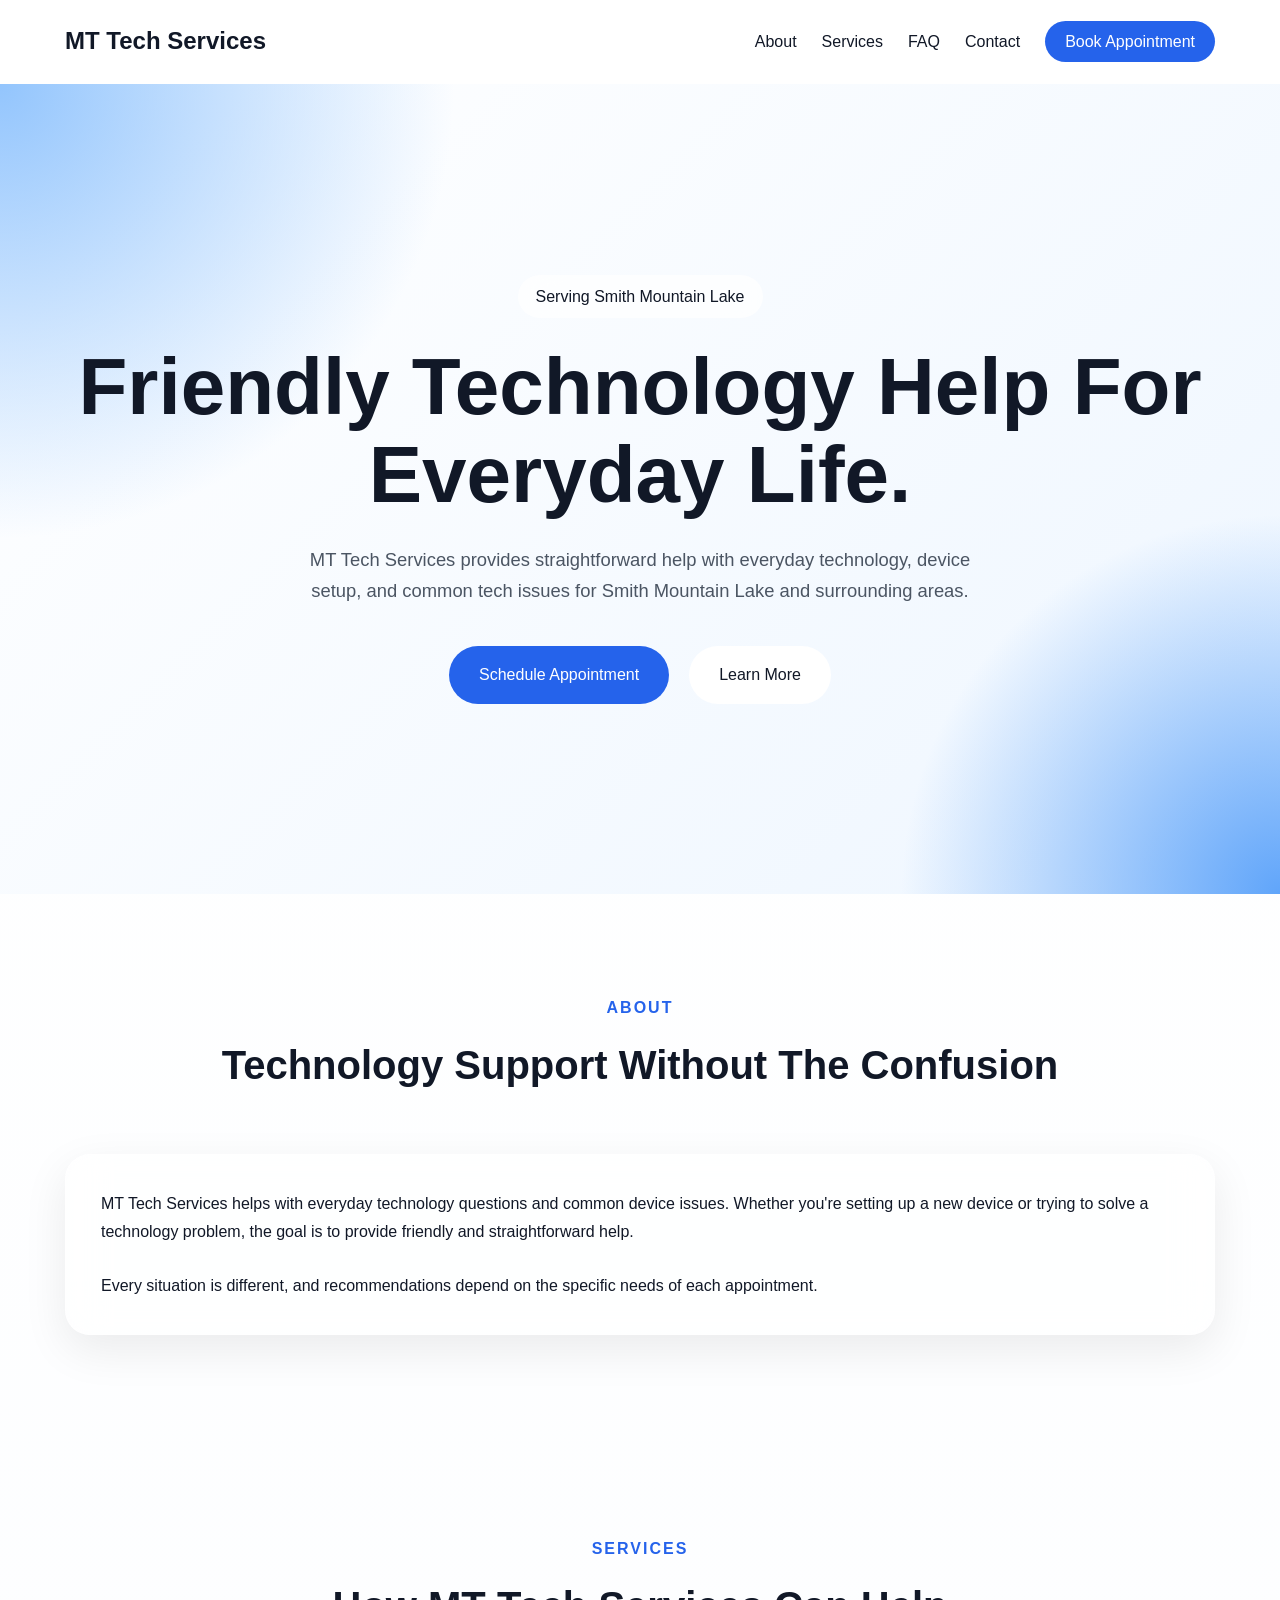
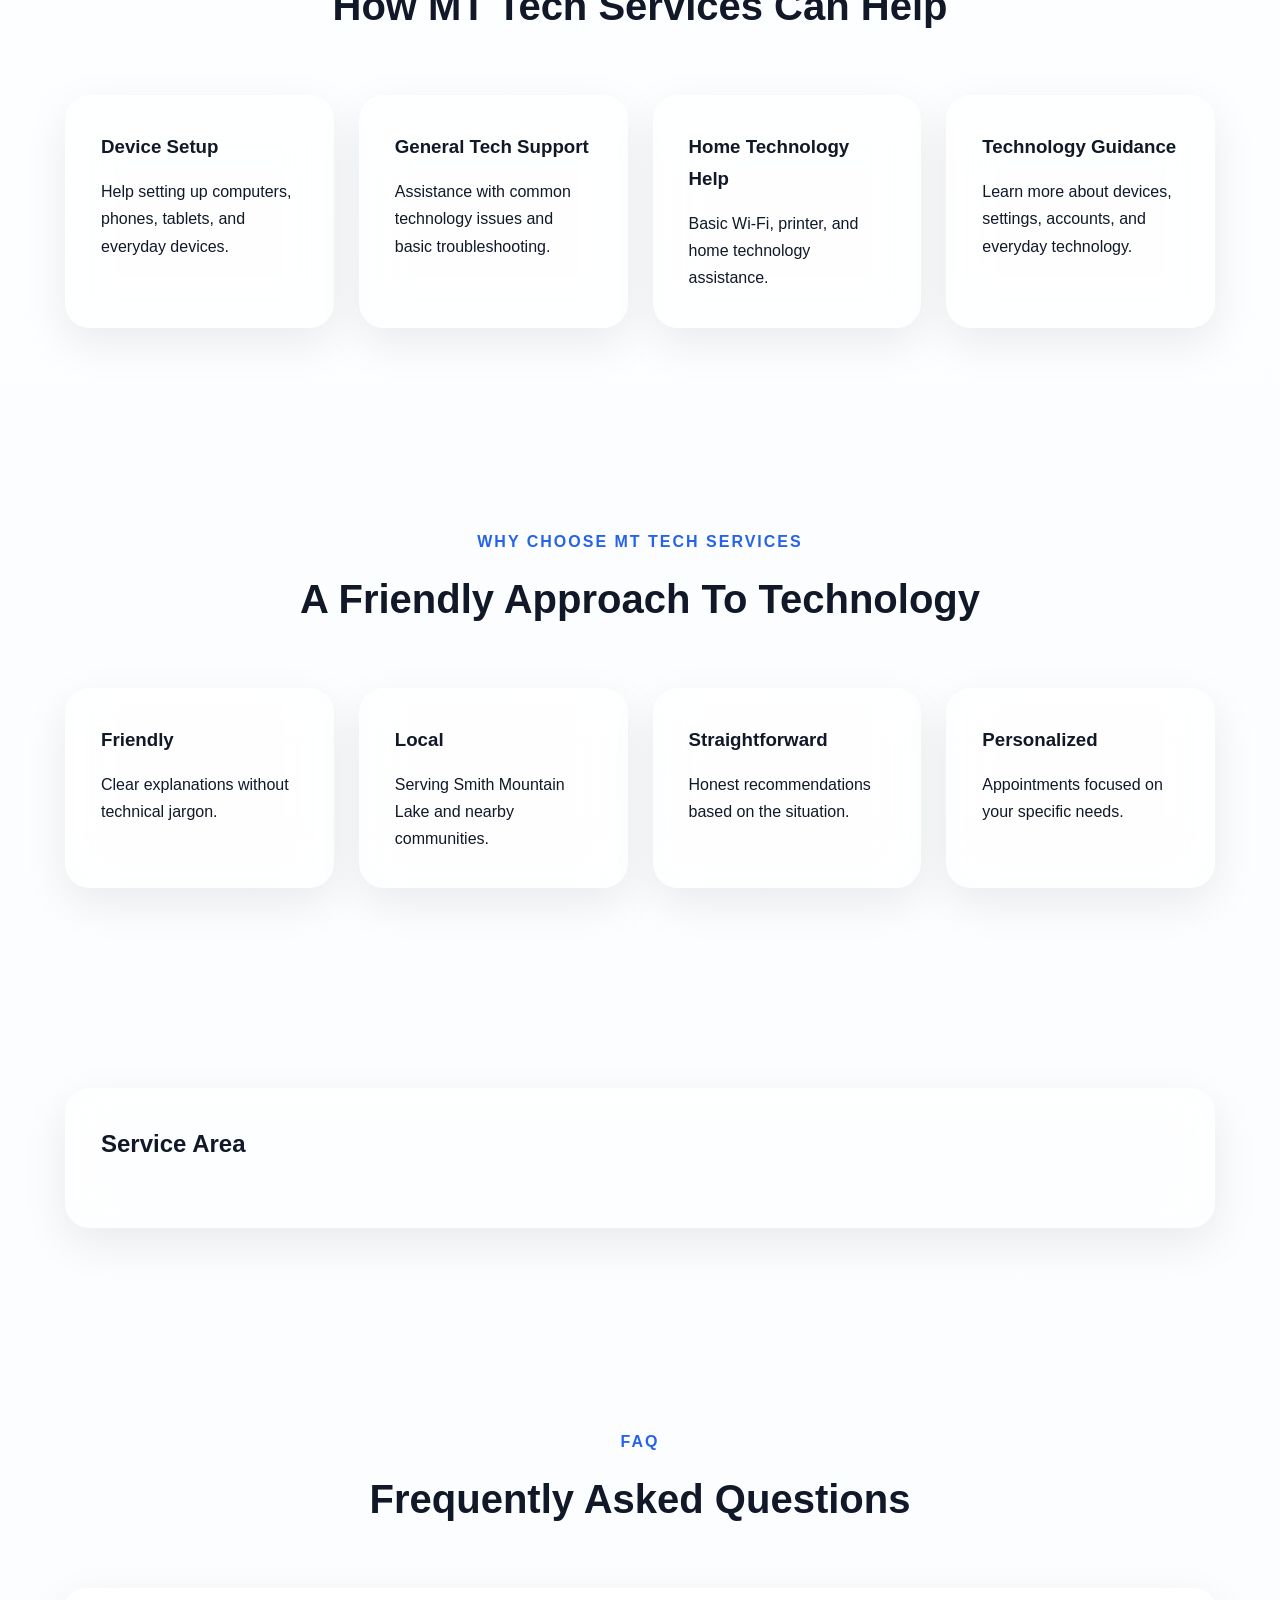
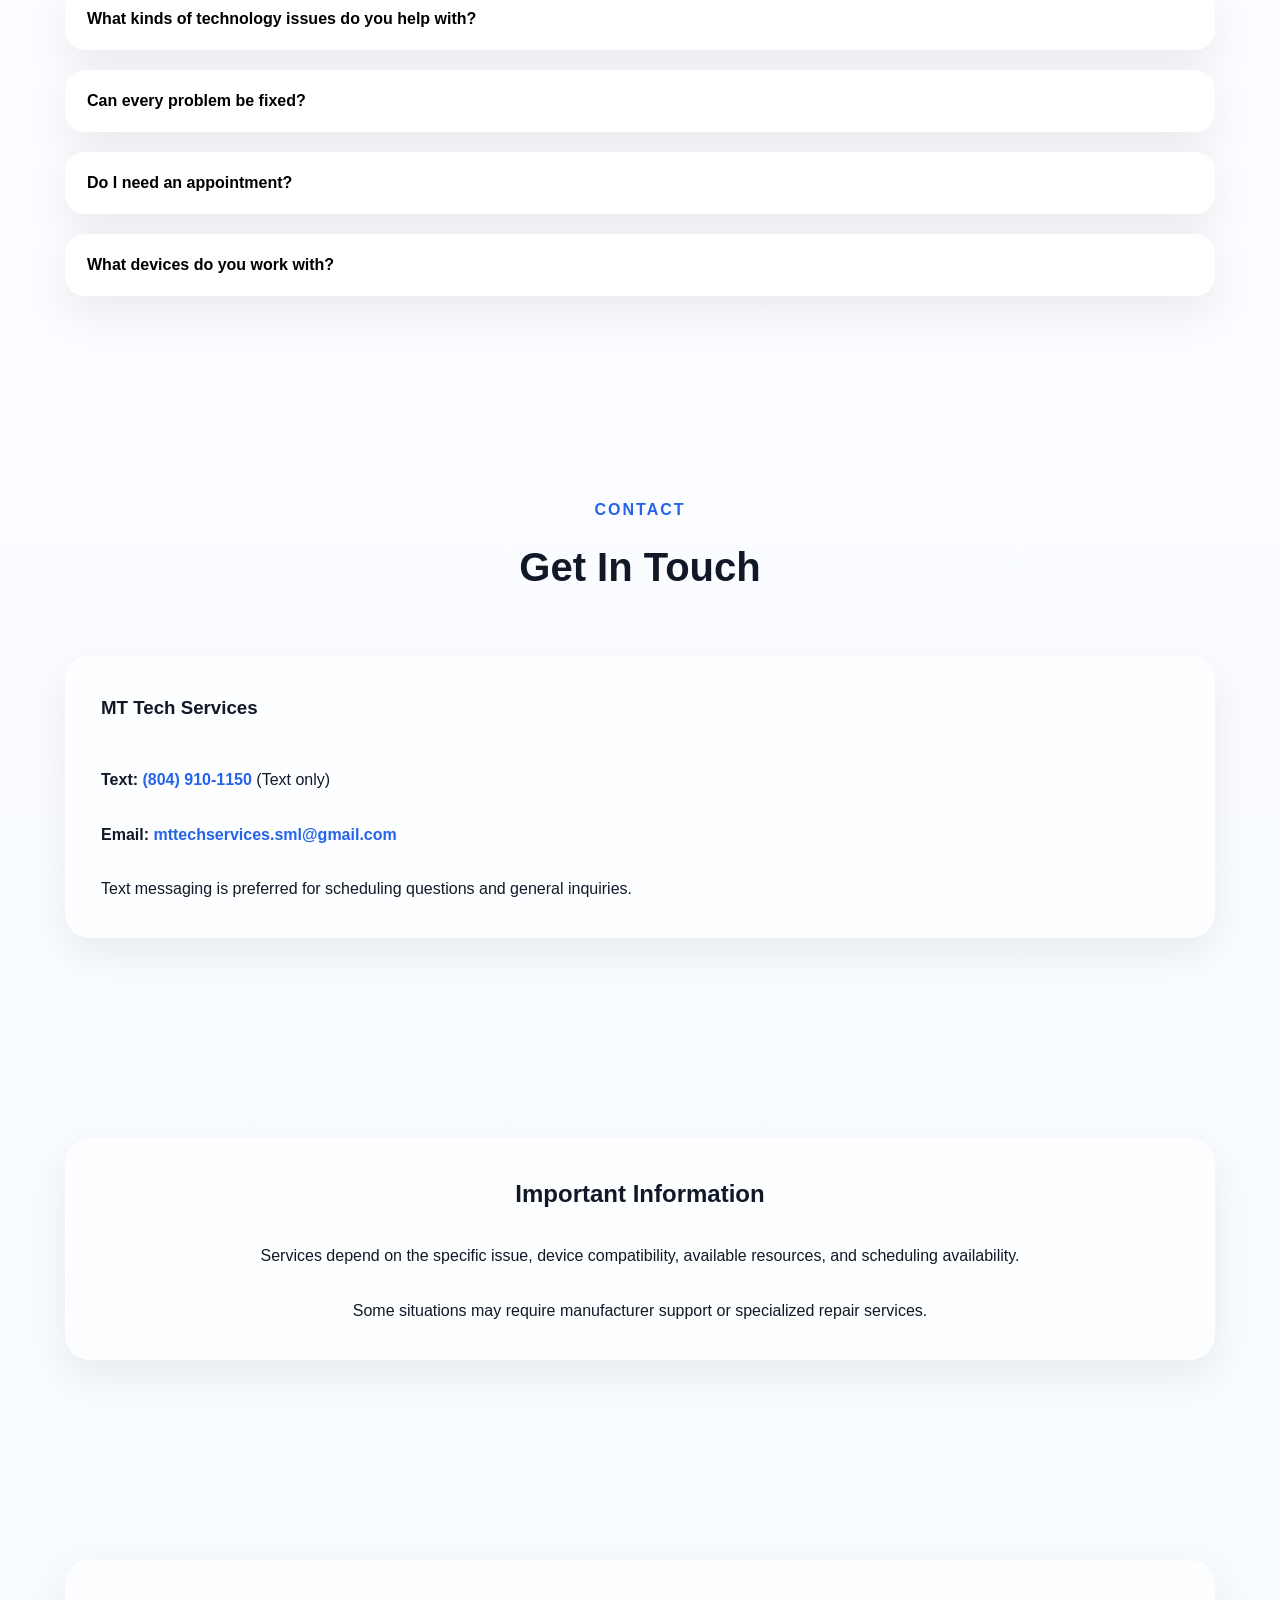
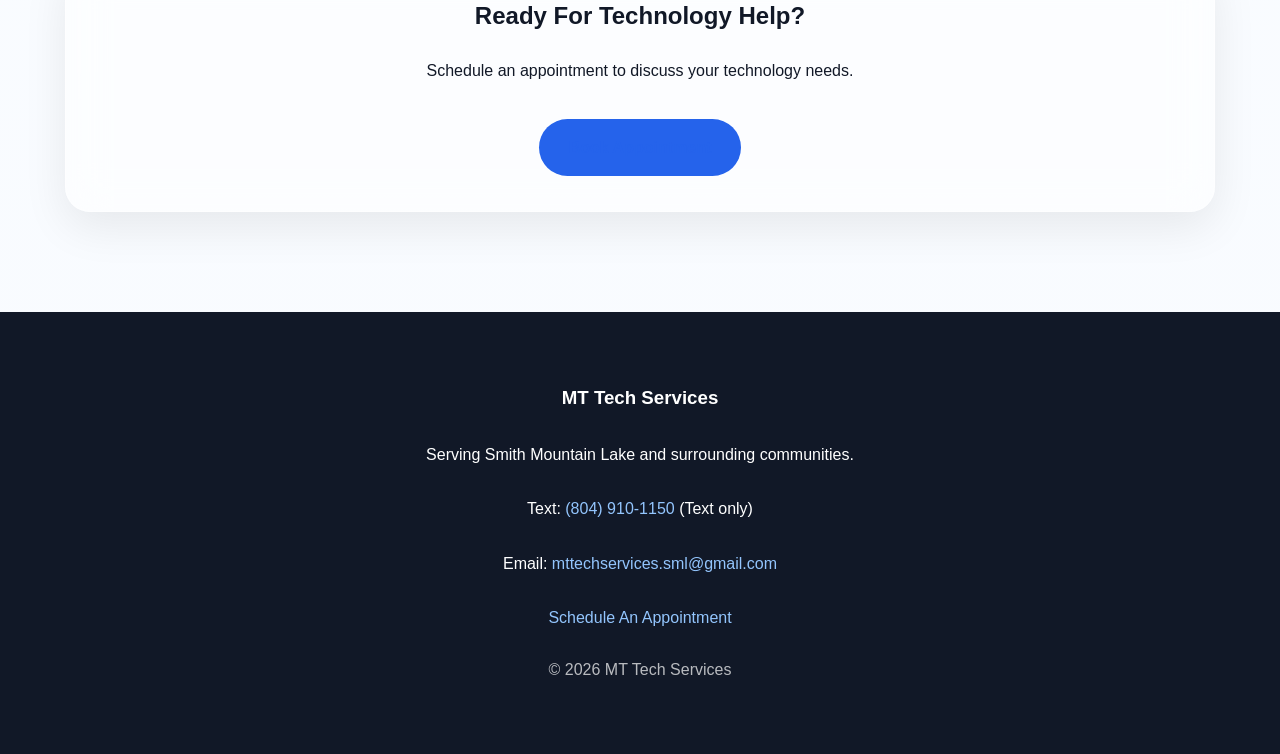
==== commit ac9f1ff1: "Update index.html" ====
--- a/index.html
+++ b/index.html
@@ -360,27 +360,6 @@
 
 <br>
 
-<p>
-
-Serving Smith Mountain Lake,
-Moneta,
-Wirtz,
-Hardy,
-Huddleston,
-and surrounding communities.
-
-</p>
-
-<br>
-
-<p>
-
-Availability may vary
-depending on location
-and scheduling.
-
-</p>
-
 </div>
 
 </div>
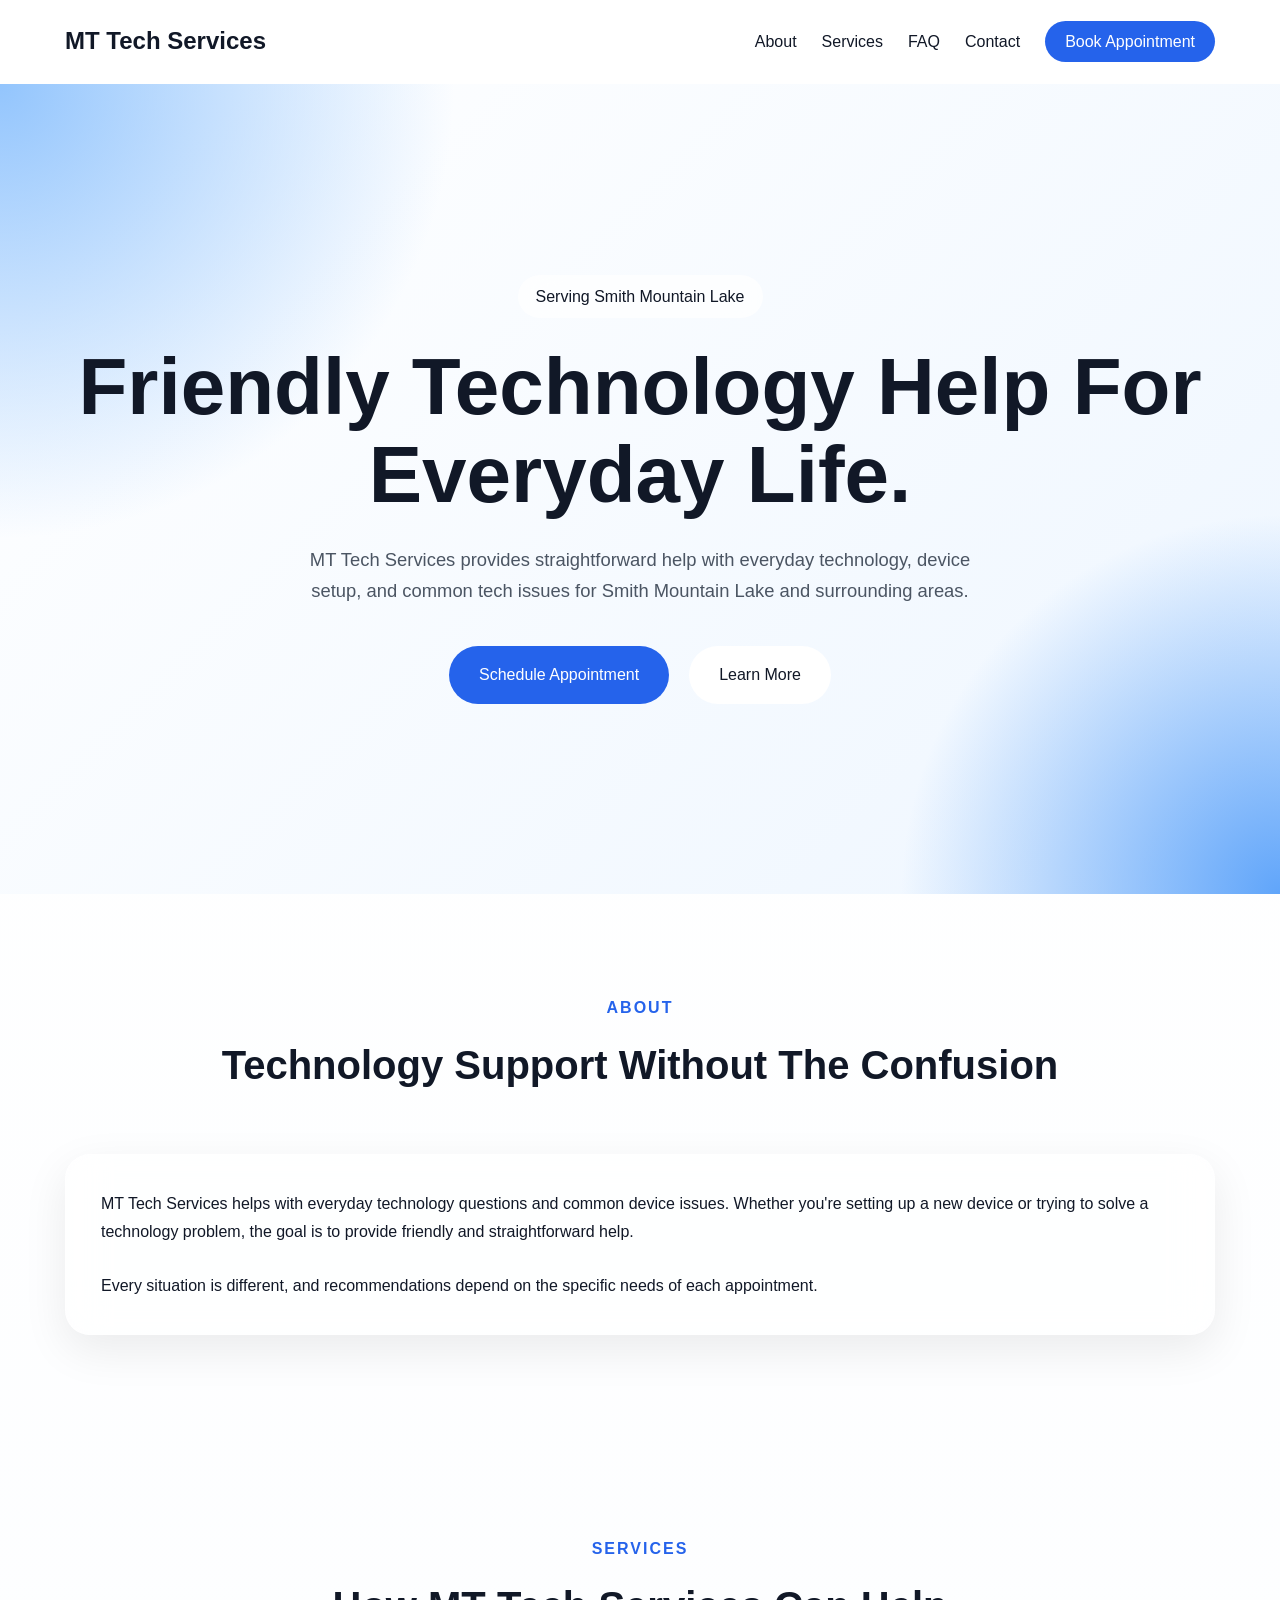
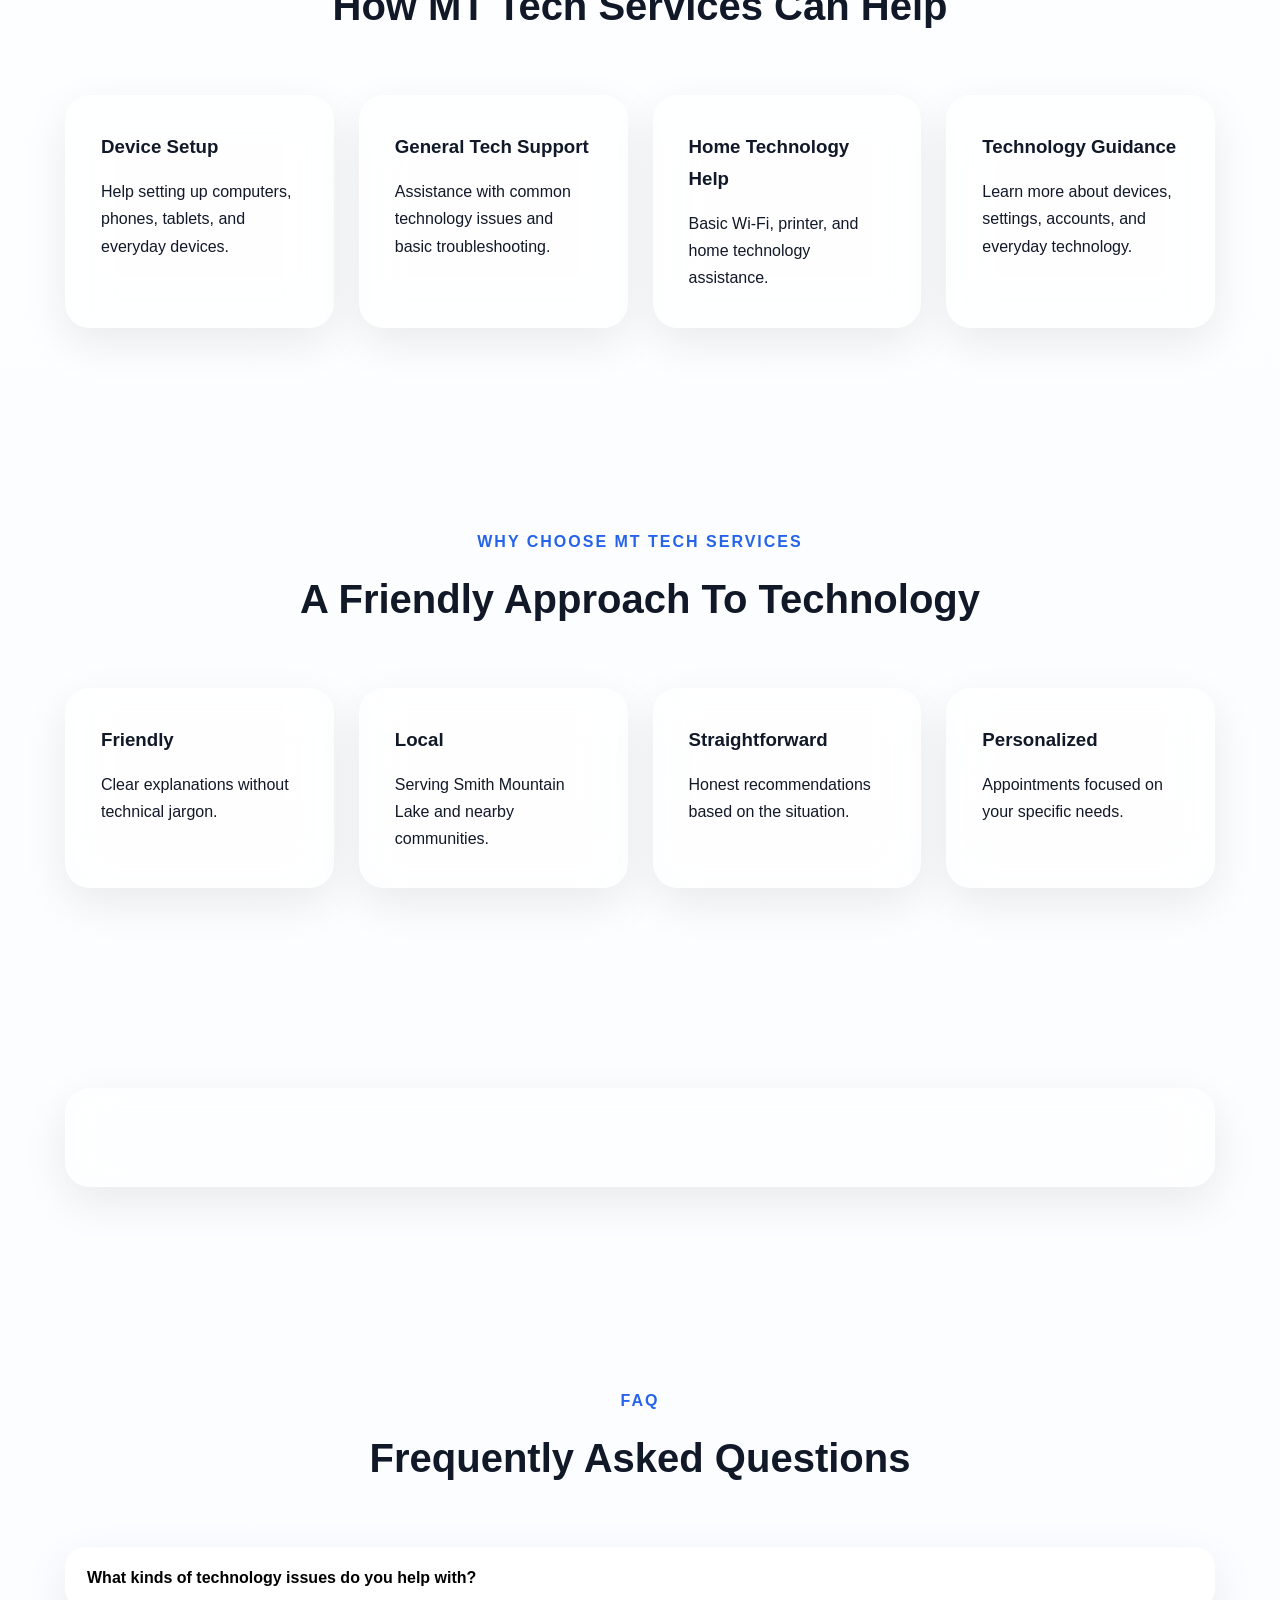
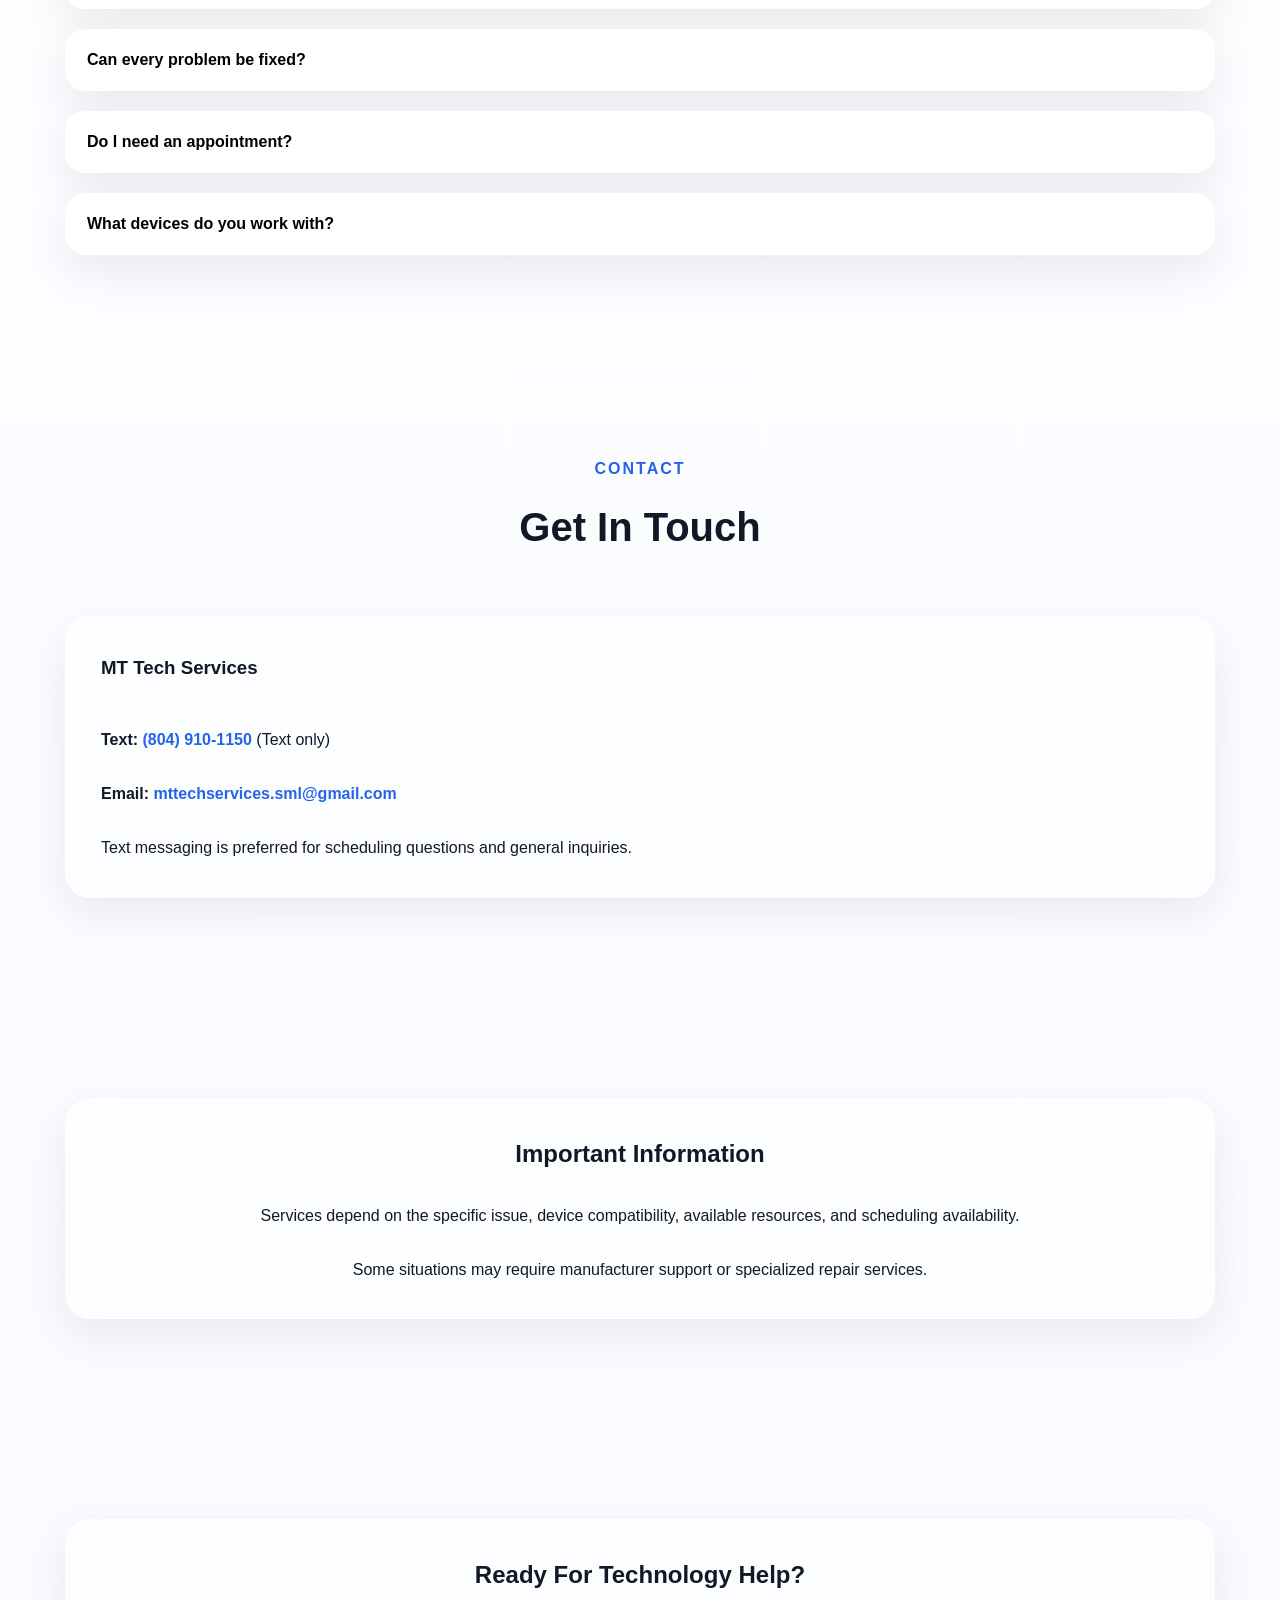
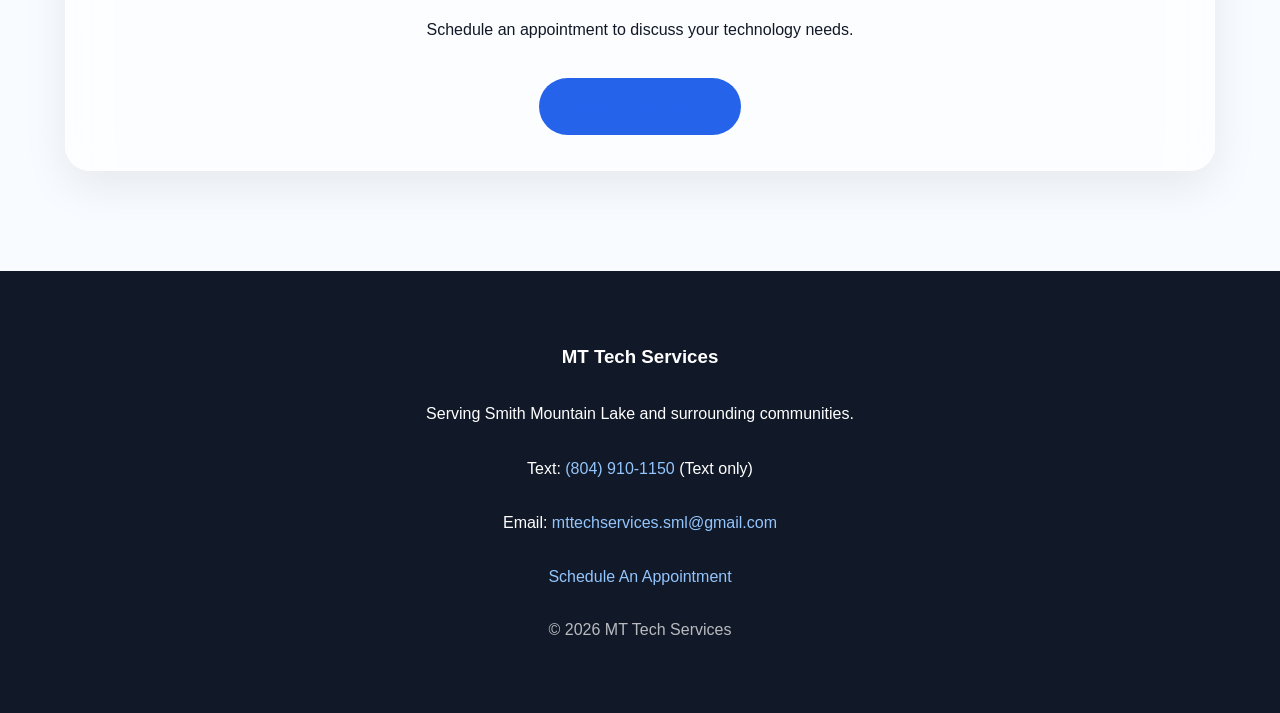
==== commit 63e48b75: "Update index.html" ====
--- a/index.html
+++ b/index.html
@@ -352,11 +352,6 @@
 
 <div class="glass-card">
 
-<h2>
-
-Service Area
-
-</h2>
 
 <br>
 
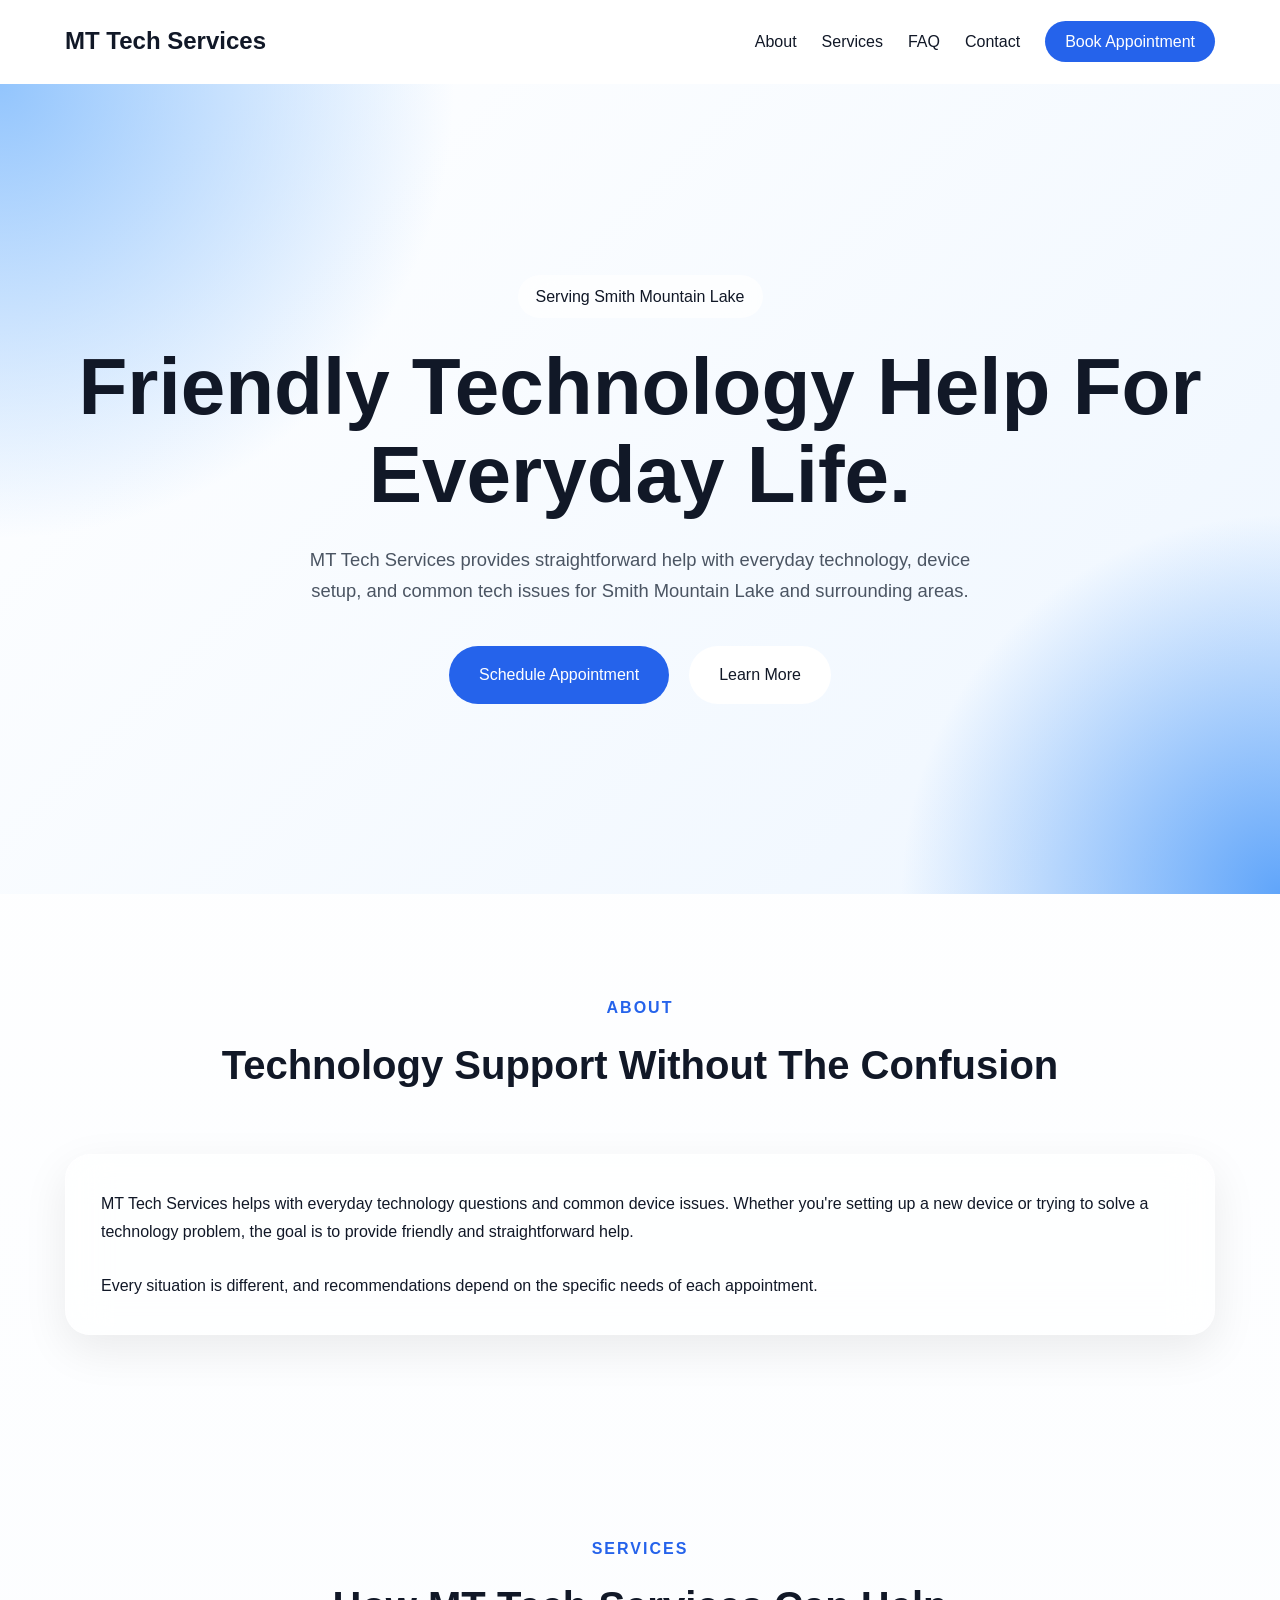
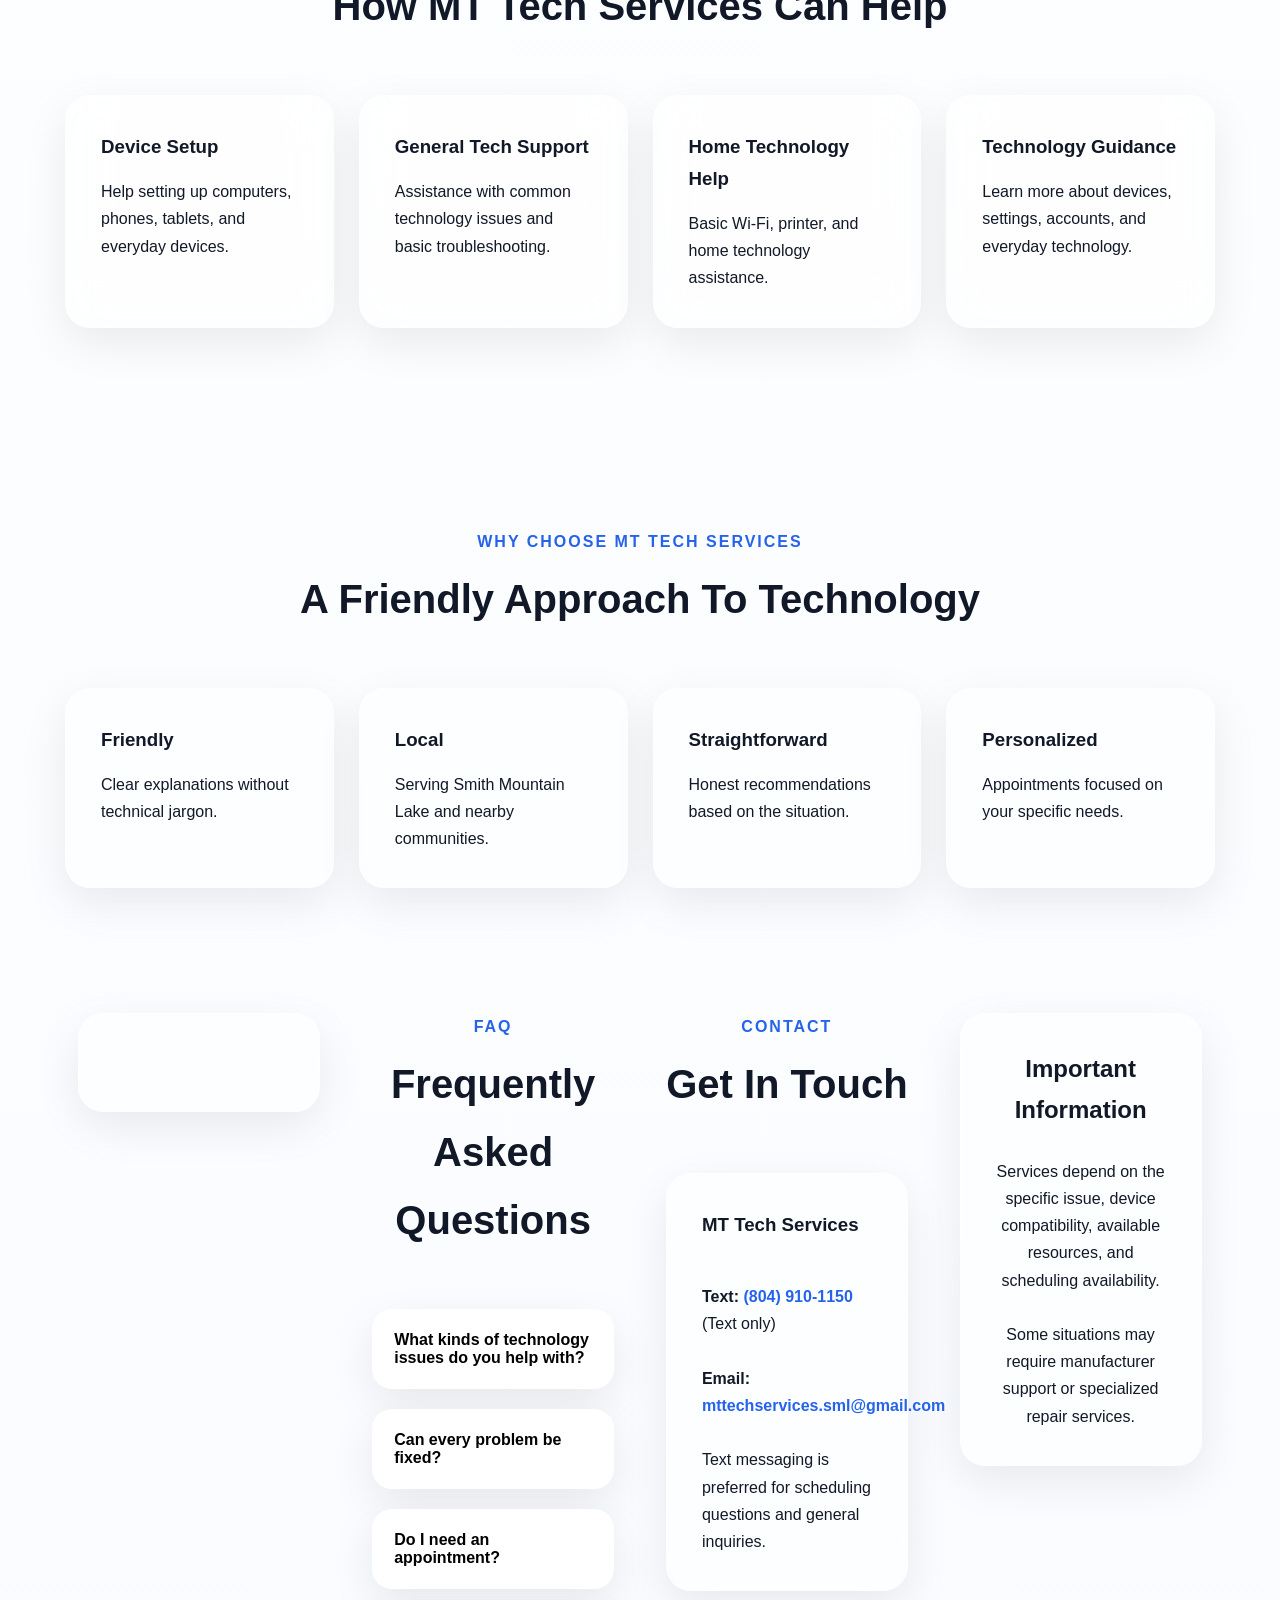
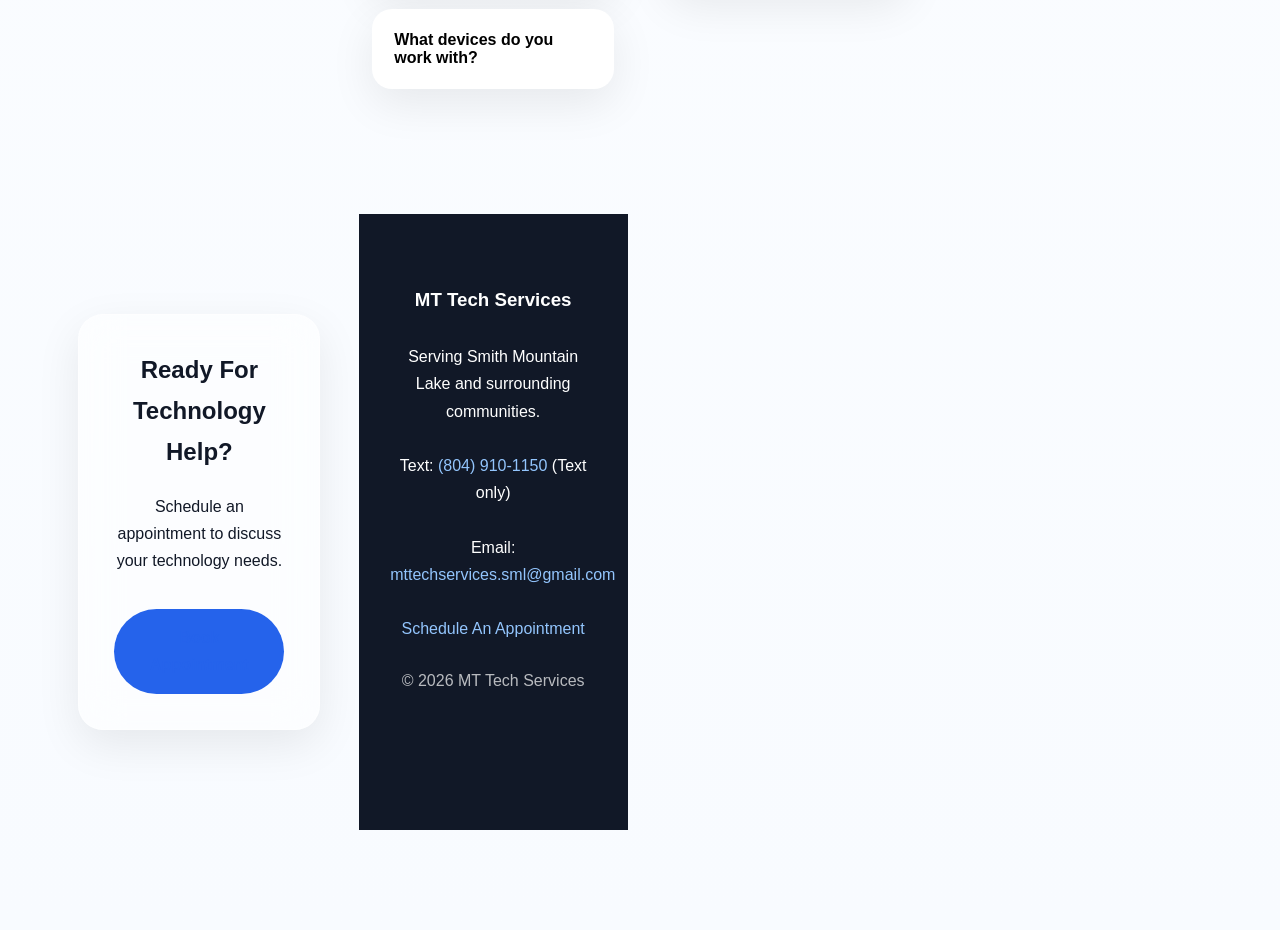
==== commit aca79dd1: "Update index.html" ====
--- a/index.html
+++ b/index.html
@@ -340,11 +340,6 @@
 
 </div>
 
-</div>
-
-</div>
-
-</section>
 
 <section>
 
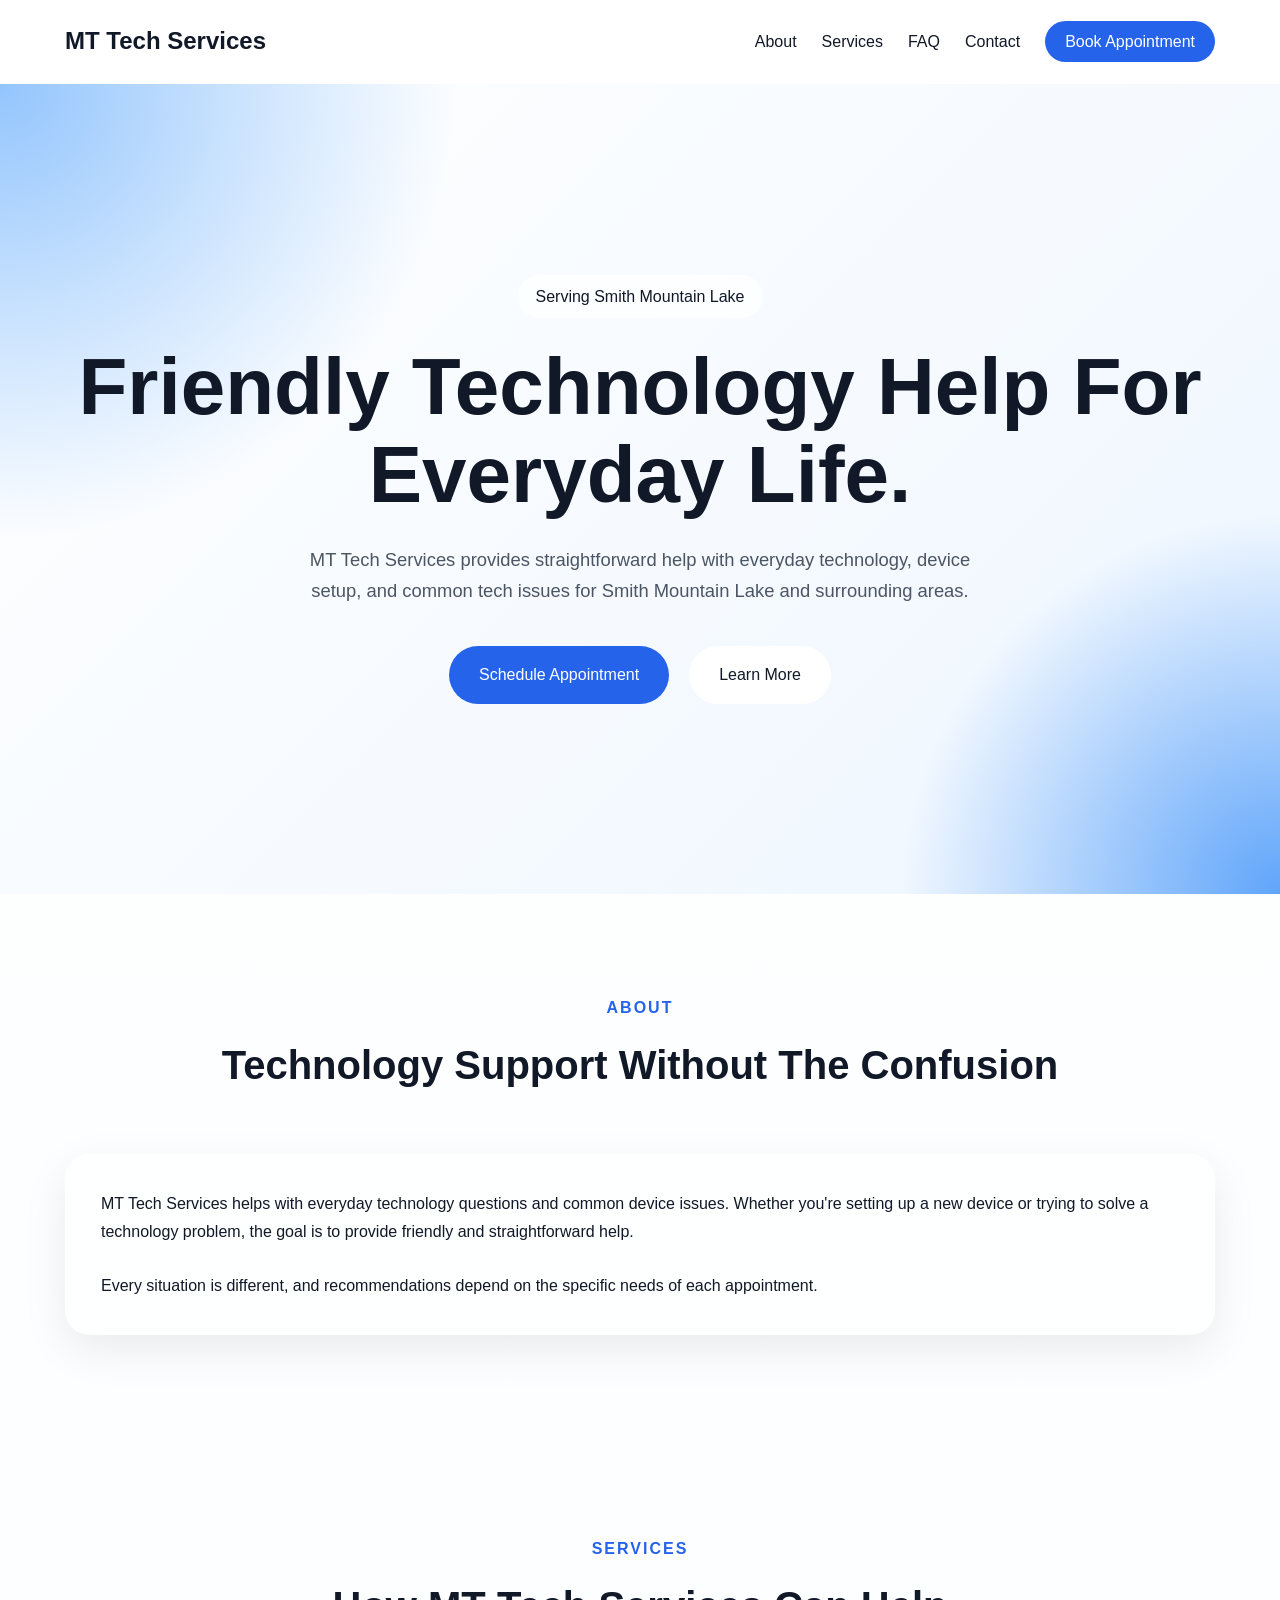
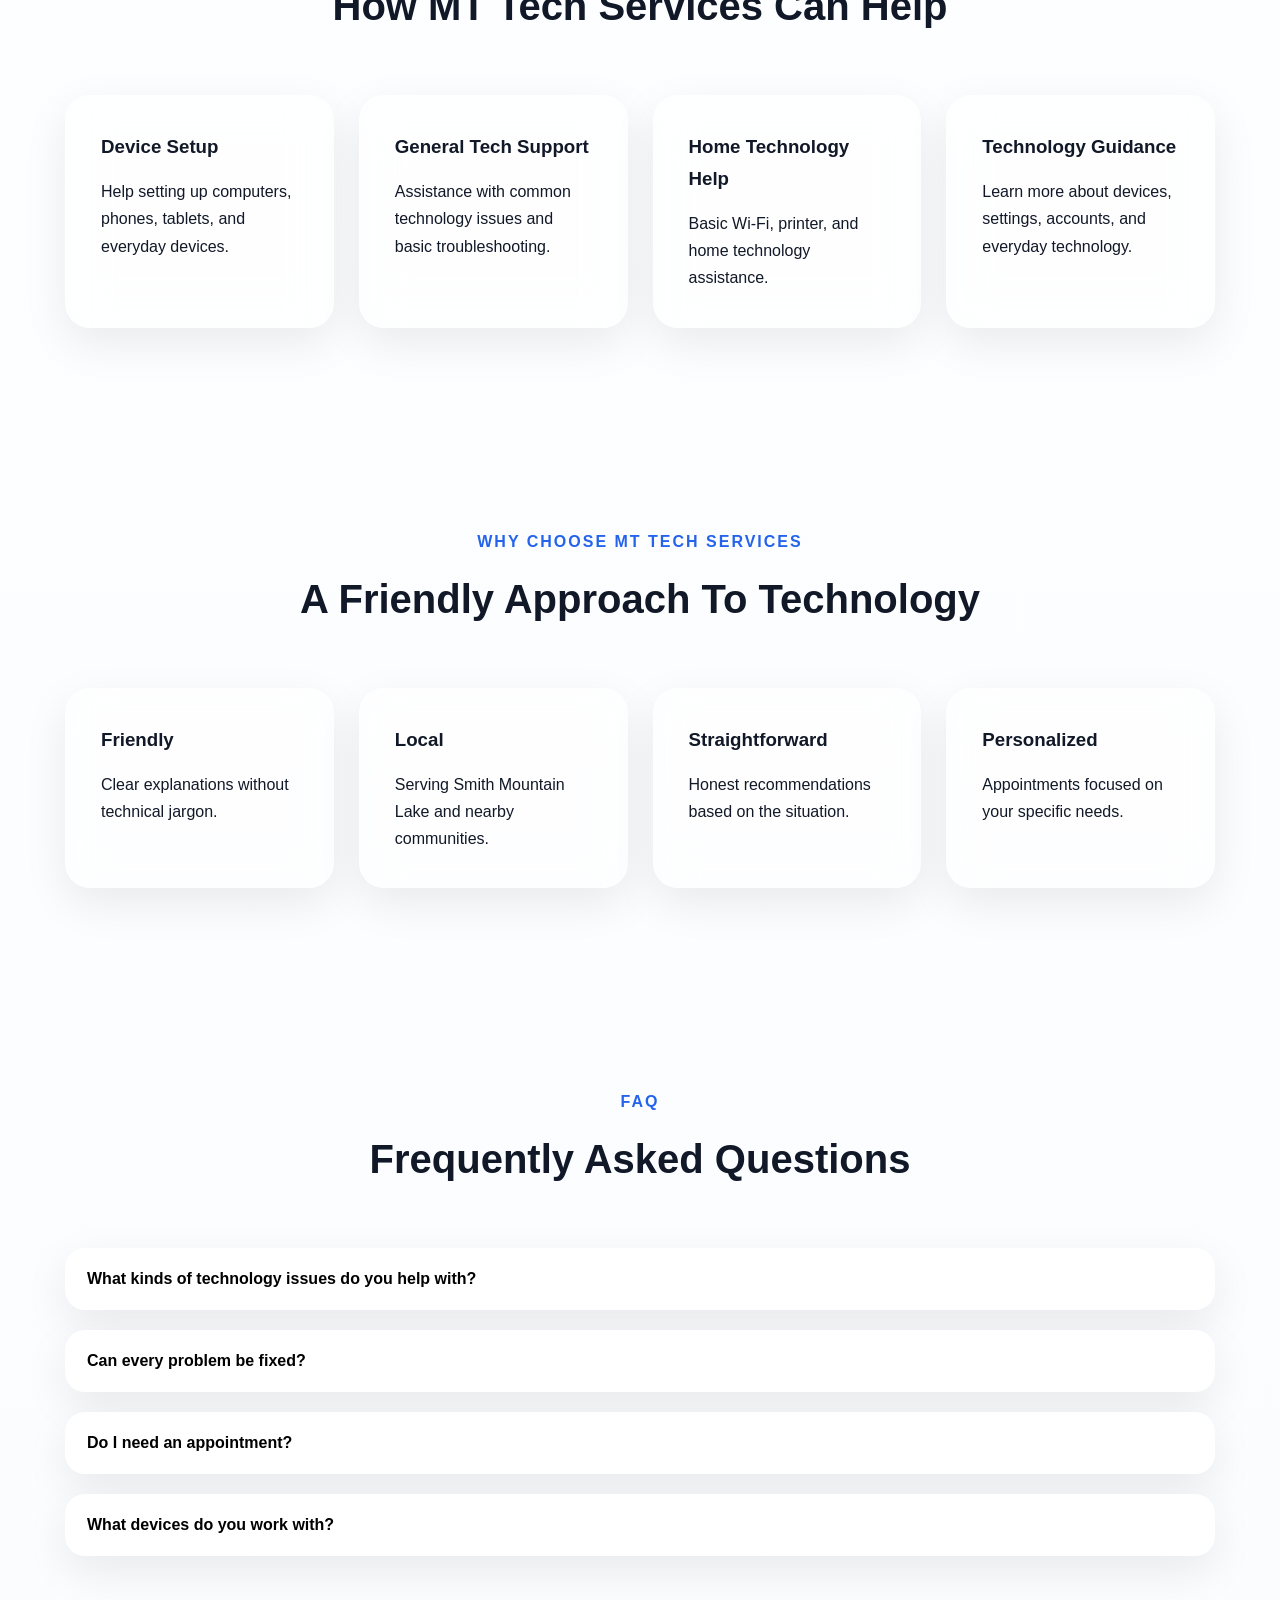
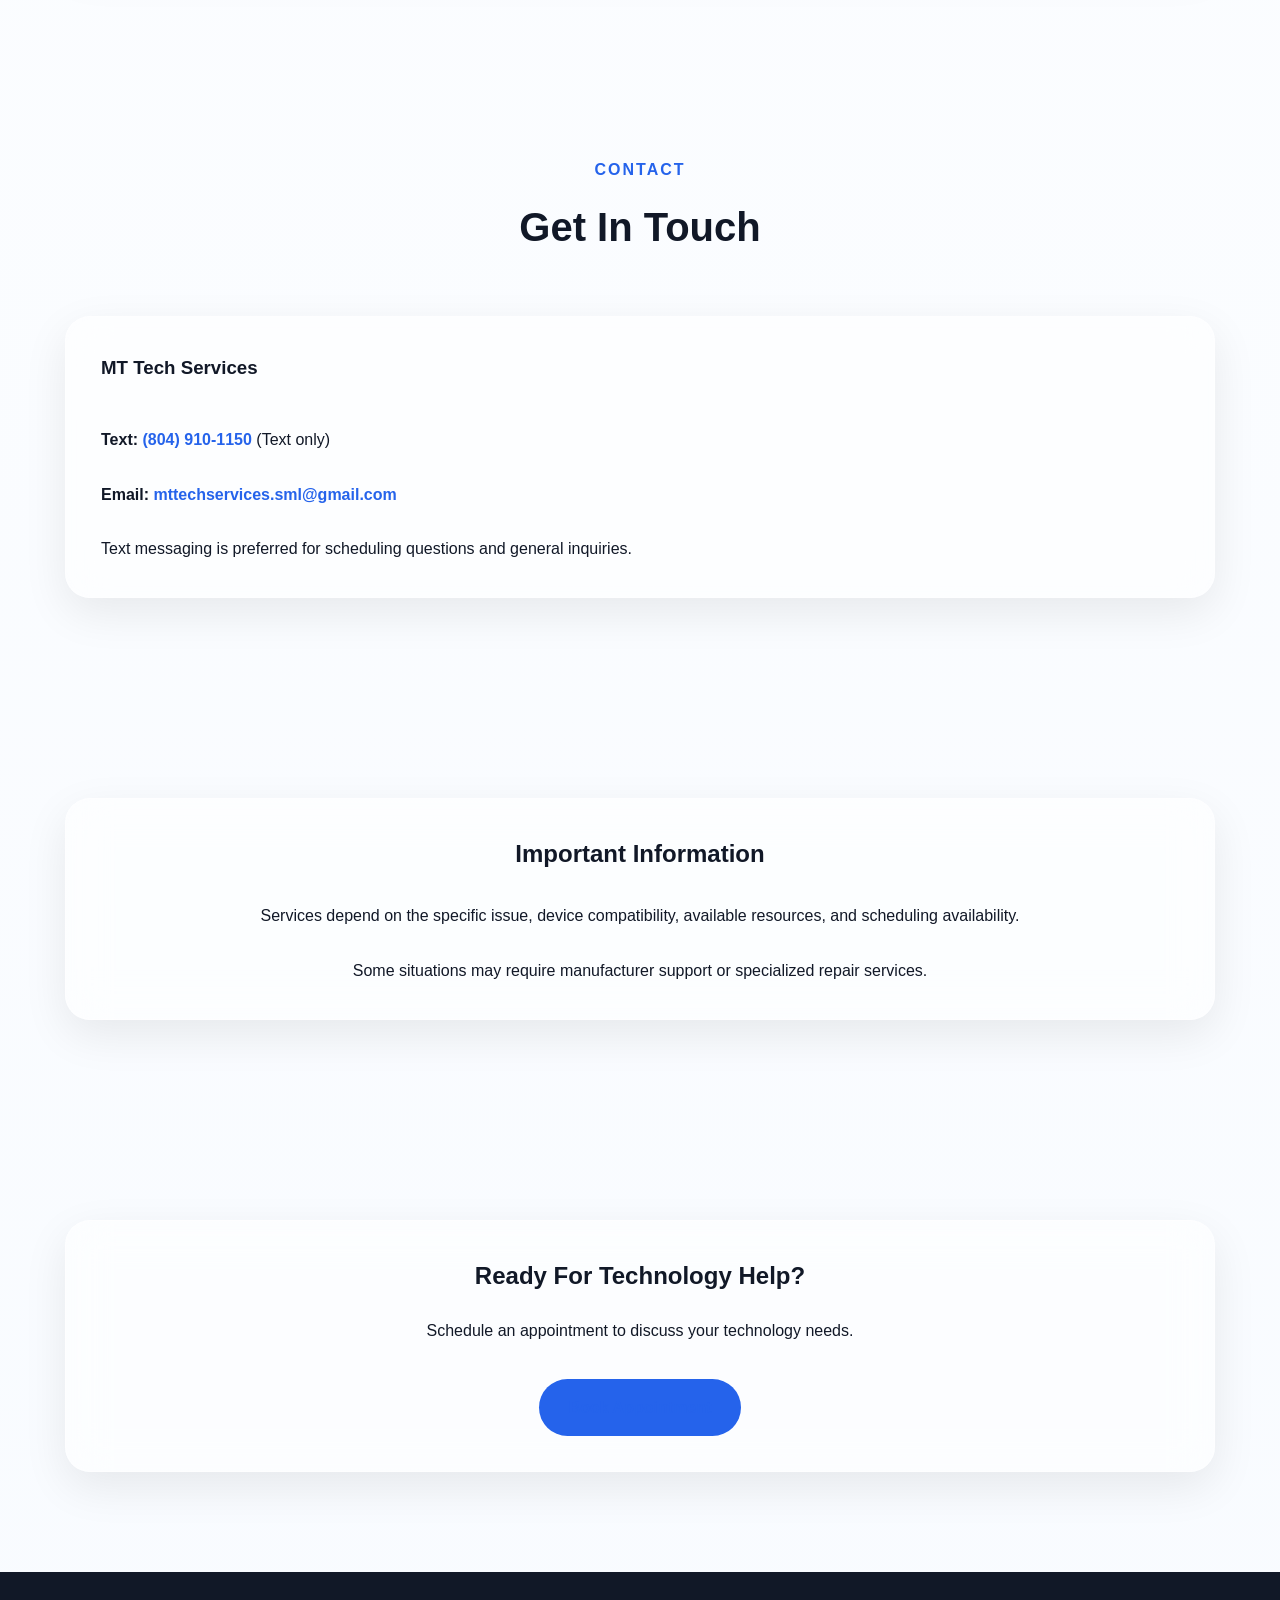
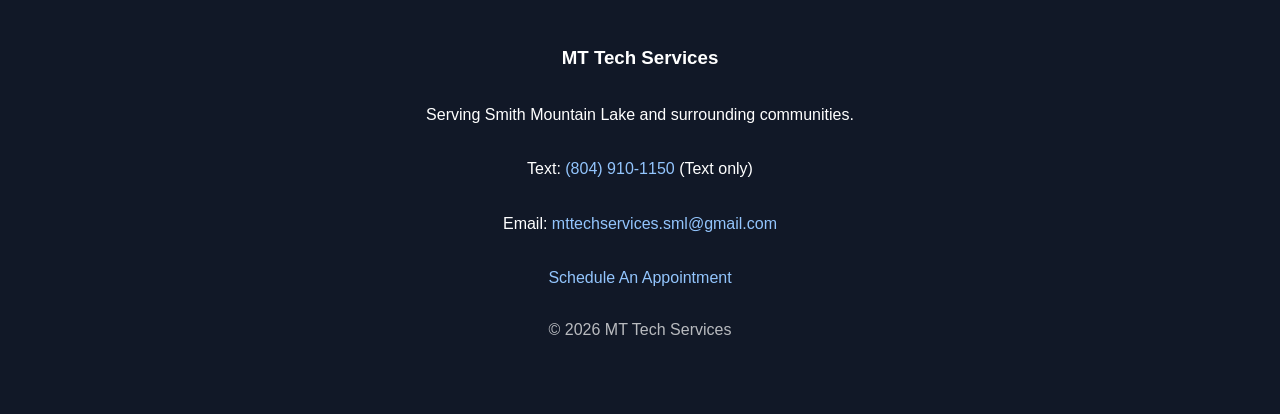
==== commit a3403524: "Update index.html" ====
--- a/index.html
+++ b/index.html
@@ -340,16 +340,6 @@
 
 </div>
 
-
-<section>
-
-<div class="container">
-
-<div class="glass-card">
-
-
-<br>
-
 </div>
 
 </div>
